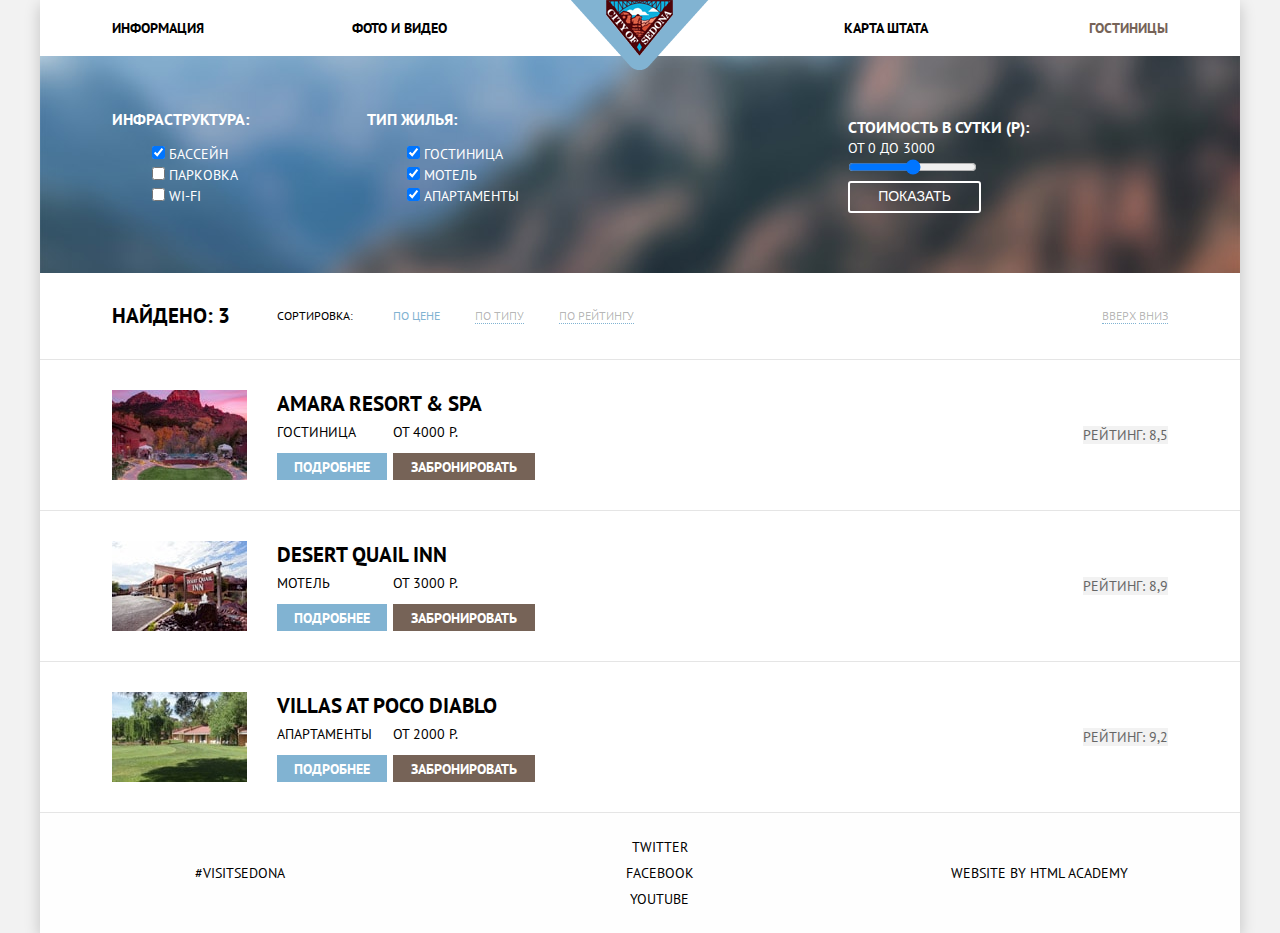
==== hotels.html @ 9aa4fd48 "Sedona Сетки" ====
<!DOCTYPE html>
<html lang="ru">
  <head>
    <meta charset="utf-8">
    <title>HTML Academy: Седона</title>
    <link href="https://fonts.googleapis.com/css?family=PT+Sans:400,700&amp;subset=cyrillic" rel="stylesheet">
    <link rel="stylesheet" href="css/normalize.css">
    <link rel="stylesheet" href="css/style.css">
  </head>
  <body>
    <div class="container">
      <header class="main-header wrapper">
        <nav class="main-nav">
          <ul class="nav-left">
            <li><a href="#">Информация</a></li>
            <li><a href="#">Фото и видео</a></li>
          </ul>
          <ul class="nav-right">
            <li><a href="#">Карта Штата</a></li>
            <li><a class="main-nav-current">Гостиницы</a></li>
          </ul>
        </nav>
        <div class="logo">
          <a class="sedona-logo" href="index.html">
          <img src="img/logo.png" alt="City of Sedona" width="138" height="70">
          </a>
        </div>
      </header>
      <main>
        <h1 class="visually-hidden">Гостиницы в Седоне</h1>
        <section class="filter">
          <h2 class="visually-hidden">Выбор гостиницы</h2>
          <form class="filter-form wrapper" action="https://echo.htmlacademy.ru" method="post">
            <fieldset>
              <legend>Инфраструктура:</legend>
              <ul>
                <li class="filter-option">
                  <input id="filter-pool" type="checkbox" name="pool" checked>
                  <label for="filter-pool">Бассейн</label>
                </li>
                <li class="filter-option">
                  <input id="filter-parking" type="checkbox" name="parking">
                  <label for="filter-parking">Парковка</label>
                </li>
                <li class="filter-option">
                  <input id="filter-wi-fi" type="checkbox" name="wi-fi">
                  <label for="filter-wi-fi">Wi-Fi</label>
                </li>
              </ul>
            </fieldset>
            <fieldset>
              <legend>Тип жилья:</legend>
              <ul>
                <li class="filter-option">
                  <input id="filter-hotel" type="checkbox" name="hotel" checked>
                  <label for="filter-hotel">Гостиница</label>
                </li>
                <li class="filter-option">
                  <input id="filter-motel" type="checkbox" name="motel" checked>
                  <label for="filter-motel">Мотель</label>
                </li>
                <li class="filter-option">
                  <input id="filter-apartments" type="checkbox" name="apartments" checked>
                  <label for="filter-apartments">Апартаменты</label>
                </li>
              </ul>
            </fieldset>
            <fieldset>
              <legend>Стоимость в сутки (р):</legend>
              <label for="price-range">от 0 до 3000</label> <br>
              <input id="price-range" type="range" name="price-range" min="0" max="3000"> <br>
              <button class="button" type="submit">Показать</button>
            </fieldset>
          </form>
        </section>
        <section class="sorting">
          <div class="sorting-bar wrapper">
            <h2 class="visually-hidden">Подбор подходящей гостиницы</h2>
            <div class="sorting-section">
              <p>Найдено: 3</p>
            </div>
            <div class="sorting-section">
              <span>Сортировка:</span>
            </div>
            <div class="sorting-section">
              <ul class="sorting-type">
                <li><a class="sort-active" href="#">по цене</a></li>
                <li><a href="#">по типу</a></li>
                <li><a href="#">по рейтингу</a></li>
              </ul>
            </div>
            <div class="sorting-section">
              <ul class="scrolling">
                <li><a href="#">вверх</a></li>
                <li><a class="scroll-active" href="#">вниз</a></li>
              </ul>
            </div>
          </div>
        </section>
        <section class="sorting-results">
          <h2 class="visually-hidden">Варианты размещения</h2>
          <article class="result">
            <div class="result-item wrapper">
              <div class="result-img">
                <img src="img/amara.jpg" alt="Amara Resort and Spa" width="135" height="90">
              </div>
              <div class="result-hotel">
                <h1><a class="hotel" href="#">Amara Resort &amp; Spa</a></h1>
                <div class="hotel-type">
                  <span>Гостиница</span>
                  <span>от 4000 р.</span>
                </div>
                <div class="hotel-price">
                  <a href="#" class="button info-btn">Подробнее</a>
                  <a href="#" class="button bookit-btn">Забронировать</a>
                </div>
              </div>
              <div class="result-rating">
                <span>Рейтинг: 8,5</span>
              </div>
            </div>
          </article>
          <article class="result">
            <div class="result-item wrapper">
              <div class="result-img">
                <img src="img/desert.jpg" alt="Desert Quail Inn" width="135" height="90">
              </div>
              <div class="result-hotel">
                <h1><a class="hotel" href="#">Desert Quail Inn</a></h1>
                <div class="hotel-type">
                  <span>Мотель</span>
                  <span>от 3000 р.</span>
                </div>
                <div class="hotel-price">
                  <a href="#" class="button info-btn">Подробнее</a>
                  <a href="#" class="button bookit-btn">Забронировать</a>
                </div>
              </div>
              <div class="result-rating">
                <span>Рейтинг: 8,9</span>
              </div>
            </div>
          </article>
          <article class="result">
            <div class="result-item wrapper">
              <div class="result-img">
                <img src="img/villas.jpg" alt="Villas at Poco Diablo" width="135" height="90">
              </div>
              <div class="result-hotel">
                <h1><a class="hotel" href="#">Villas at Poco Diablo</a></h1>
                <div class="hotel-type">
                  <span>Апартаменты</span>
                  <span>от 2000 р.</span>
                </div>
                <div class="hotel-btn">
                  <a href="#" class="button info-btn">Подробнее</a>
                  <a href="#" class="button bookit-btn">Забронировать</a>
                </div>
              </div>
              <div class="result-rating">
                <span>Рейтинг: 9,2</span>
              </div>
            </div>
          </article>
        </section>
      </main>
      <footer class="page-footer">
        <div class="footer-sedona-link">
          <a href="#">#visitsedona</a>
        </div>
        <div class="footer-social">
          <ul>
            <li><a class="social-button" href="#">twitter</a></li>
            <li><a class="social-button" href="#">facebook</a></li>
            <li><a class="social-button" href="#">youtube</a></li>
          </ul>
        </div>
        <div class="footer-copyright">
          <p>website by <a href="https://htmlacademy.ru/intensive/htmlcss">HTML Academy</a></p>
        </div>
      </footer>
    </div>
  </body>
</html>
---- css/style.css ----
*,
*:before,
*:after {
 box-sizing: inherit;
}

html {
 box-sizing: border-box;
}

body {
  font-family: "PT Sans", "Tahoma", sans-serif;
	font-size: 14px;
	line-height: 21px;
	font-weight: 400;
	color: #000000;
  text-transform: uppercase;
	background-color: #f2f2f2;
}

.visually-hidden {
  position: absolute;
  width: 1px;
  height: 1px;
  margin: -1px;
  border: 0;
  padding: 0;
  clip: rect(0 0 0 0);
  overflow: hidden;
}

a {
  text-decoration: none;
}

.container {
	max-width: 1200px;
	min-width: 768px;
	margin: 0 auto;
	background-color: #ffffff;
	box-shadow: 0 5px 15px rgba( 0, 1, 1, 0.2); 
}

.wrapper {
	margin: 0 6%;
}

.main-nav {
	display: flex;
	width: 100%;
	height: 56px;
	margin: 0;
	padding: 0;
	justify-content: space-between;
	align-items: center;
	line-height: 26px;
	font-weight: 700;
}

.nav-left,
.nav-right {
	display: flex;
	width: 45.45%;
	list-style: none;
}

.nav-left {
	padding: 0;
	text-align: left;
	margin-right: auto;
}

.nav-right {
	padding: 0;
	text-align: right;
	margin-left: auto;
}

.main-nav li {
	width: 50%;
}

.main-nav a {
	color: #000000;
}

.main-nav a:hover,
.main-nav a:focus {
	color: #81b3d2;
}

.main-nav a:active {
	color: rgba(0, 0, 0, 0.3)
}

.main-nav .main-nav-current,
.main-nav .main-nav-current:hover {
	color: #766357;
}

.logo {
	position: relative;
	width: 138px;
	margin: 0 auto;
}

.sedona-logo {
	position: absolute;
	top: -56px;
}

.site-intro {
	background-color: #ffffff;
	text-align: center;
	margin-bottom: 55px;
}

.intro-image {
	width: 100%;
	height: 508px;
	margin-bottom: 58px;
	background-image:
		url("../img/welcome.png"),
		url("../img/Shape.png"),
		url("../img/back-photo.jpg");
	background-repeat: no-repeat;
	background-size:
		auto,
		contain,
		cover;
	background-position:
		center,
		bottom,
		50% 20%;
}

.site-intro h3 {
	font-size: 21px;
	font-weight: 700;
}

.site-intro h3,
.site-intro p {
	line-height: 26px;
}

.services {
	display: flex;
	height: 256px;
}

.services-item,
.services-goods,
.hotel-search {
	text-align: center;
}

.services-item h2,
.goods h2 {
	font-size: 21px;
	font-weight: 700;
}

.services-item {
	width: 33.33%;
	background-color: #eeeeee;
}

.services:nth-of-type(-n+4) .services-item {
	color: #ffffff;
	background-color: #81b3d2;
}

.services-goods {
	display: flex;
	height: 330px;
	justify-content: space-around;
	align-items: center;
}

.services-item,
.goods {
	display: flex;
	flex-direction: column;
	justify-content: center;
}

.town-photo,
.bridge-photo {
	width: 66.66%;
	background-color: #81b3d2;
	background-position: center;
	background-size: cover;
}

.town-photo {
	background-image: url("../img/town.jpg");
}

.bridge-photo {
	background-image: url("../img/bridge.jpg")
}

.hotel-search {
	margin-top: 50px;
}

.hotel-search h3 {
	font-size: 30px;
	line-height: 36px;
	font-weight: 700;
	margin-bottom: 25px;
}

.hotel-search p {
	line-height: 24px;
	margin-bottom: 50px;
}

.button {
	color: #ffffff;
	font-weight: 700;
}

.hotel-search .button {
	display: inline-block;
	width: 568px;
	height: 86px;
	margin: 0 auto;
	padding: 31px 0;
	font-size: 21px;
	line-height: 26px;
	background-color: #766357;
}

.hotel-search .button:hover,
.hotel-search .button:focus {
	background-color: #604e43;
}

.hotel-search .button:active {
	background-color: #503e33;
	color: rgba(255, 255, 255, 0.3);
}

.modal-search {
	position: relative;
	width: 568px;
	margin: 0 auto;
}

.search-form {
	position: absolute;
	top: 0;
	width: inherit;
	height: 395px;
	padding: 55px;
	line-height: 26px;
	font-weight: 700;
	background-color: #ffffff;
	box-shadow: 0 7px 15px rgba( 0, 1, 1, 0.15);
}

.search-form p {
	margin: 0;
}

.search-form input {
	font: inherit;
	height: 38px;
	margin: 0;
	padding: 12px;
	font-weight: inherit;
	text-transform: inherit;
	background-color: #f2f2f2;
	border: none;
	outline: none;
}

.search-form input:hover {
	background-color: #ebebeb;
}

.search-form input:focus {
	background-color: #ffffff;
	box-shadow: inset 0 0 0 2px #e5e5e5;
}

.search-form input[type="text"] {
	width: 346px;
	margin-bottom: 30px;
}

.search-form input[type="number"] {
	text-align: center;
	width: 114px;
	margin-bottom: 58px;
}

.search-form .button {
	display: inline-block;
	width: 458px;
	height: 58px;
	font-size: 21px;
	line-height: inherit;
	text-transform: inherit;
	background-color: #81b3d2;
	border: none;
}

.search-form .button:hover,
.search-form .button:focus {
	background-color: #669ec0;
}

.search-form .button:active {
	color: rgba(255, 255, 255, 0.3);
	background-color: #5496bd;
}

.hotels-map {
	width: 100%;
	height: 593px;
	margin-bottom: -120px;
	background-image: url("../img/map.jpg");
	background-repeat: no-repeat;
	background-position: 50% 100%;
}

.filter {
	color: #ffffff;
	background-color: #81b3d2;
	background-image: url("../img/filter-background.jpg");
	background-repeat: no-repeat;
	background-position: 50% 15%;
	background-size: cover;
}

.filter-form {
	height: 217px;
	display: flex;
	align-items: center;
}

.filter fieldset {
	width: 255px;
	border: none;
	margin: 0;
	padding: 0;
}

.filter fieldset:last-child {
	width: 320px;
	margin-left: auto;
}

.filter legend {
	font-size: 16px;
	font-weight: 700;
}

.filter ul {
	list-style: none;
}

.filter .button {
	width: 133px;
	height: 32px;
	font-weight: 400;
	line-height: inherit;
	text-transform: inherit;
	background-color: transparent;
	border: 2px solid #ffffff;
	border-radius: 3px;
}

.filter .button:hover,
.filter .button:focus {
	color: #000000;
	background-color: #ffffff;
}

.sorting,
.result {
	border-bottom: 1px solid #e5e5e5;
}

.sorting-bar {
	display: flex;
	height: 86px;
	justify-content: space-between;
	align-items: center;
}

.sorting-section {
	font-size: 12px;
	line-height: 18px;
}

.sorting-section:last-child {
	margin-left: auto;
	
}

.sorting-section p {
	font-size: 21px;
	line-height: 26px;
	font-weight: 700;
	margin-right: 47px;
}

.sorting-section ul {
	list-style: none;
}

.sorting-section a {
	color: rgba(0, 0, 0, 0.3);
	border-bottom: 1px dotted #81b3d2;
}

.sorting-section a:hover,
.sorting-section a:focus {
	color: #81b3d2;
}

.sorting-section a:active {
	color: #000000;
}

.sorting-section .sort-active {
	color: #81b3d2;
	border: none;
}

.sorting-type li {
	display: inline-block;
	margin-right: 32px;
}

.scrolling li {
	display: inline-block;
}

.result-item {
	display: flex;
	height: 150px;
	justify-content: space-between;
	align-items: center;
}

.result-item .button {
	display: inline-block;
	height: 27px;
	padding: 4px 0;
	text-align: center;
}

.result-img {
	width: 135px;
	height: 90px;
	margin-right: 30px;
}

.result-hotel {
	display: flex;
	width: 258px;
	height: 90px;
	flex-direction: column;
	justify-content: space-between;
}

.result-hotel h1 {
	margin: 0;
}

.result-hotel .hotel {
	color: #000000;
	font-size: 21px;
	line-height: 26px;
}

.result-hotel .hotel:hover,
.result-hotel .hotel:focus {
	color: #81b3d2;
}

.result-hotel .hotel:active {
	color: rgba(0, 0, 0, 0.3);
}

.hotel-type span {
	display: inline-block;
	height: 27px;
}

.hotel-type span:first-child {
	width: 110px;
	margin-right: 2px;
}

.info-btn {
	width: 110px;
	margin-right: 2px;
	background-color: #81b3d2;
}

.info-btn:hover,
.info-btn:focus {
	background-color: #669ec0;
}

.info-btn:active {
	color: rgba(255, 255, 255, 0.3);
	background-color: #5496bd;
}

.bookit-btn {
	width: 142px;
	background-color: #766357;
}

.bookit-btn:hover,
.bookit-btn:focus {
	background-color: #604e43;
}

.bookit-btn:active {
	color: rgba(255, 255, 255, 0.3);
	background-color: #503e33;
}

.result-rating {
	text-align: center;
	margin-left: auto;
}

.result-rating span {
	color: #666666;
	background-color: #f2f2f2;
}

.page-footer {
	display: flex;
	min-height: 120px;
	align-items: center;
	text-align: center;
	background-color: rgba(254, 254, 254, 0.9);
}

.page-footer div {
	width: 33.33%;
}

.page-footer a {
	color: #000000;
	line-height: 26px;
}

.visitsedona-link {
	font-size: 21px;
	font-weight: 700;
}

.footer-social ul {
  list-style: none;
}
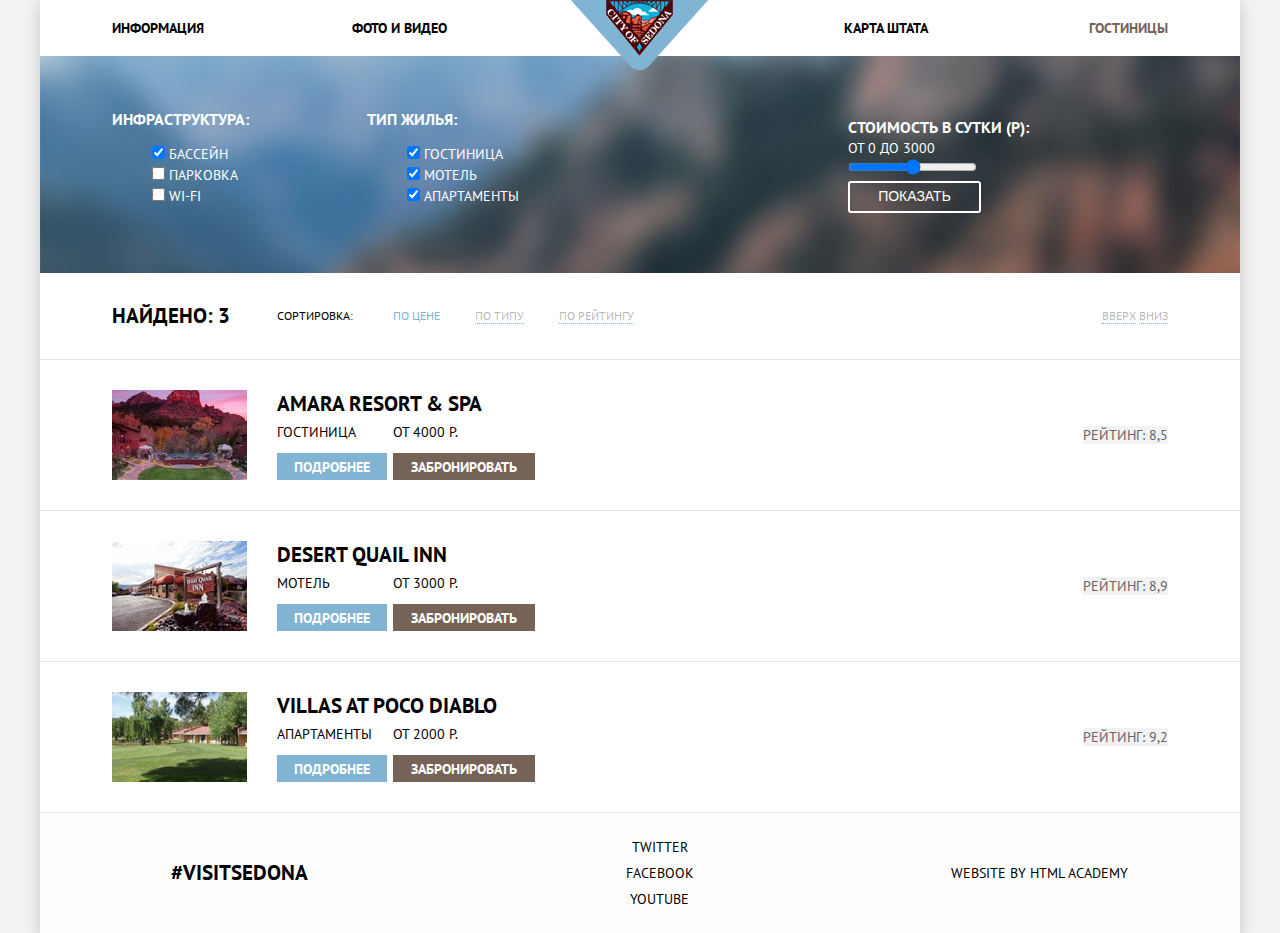
==== commit b6e09444: "Отступы и футер" ====
--- a/hotels.html
+++ b/hotels.html
@@ -165,7 +165,7 @@
         </section>
       </main>
       <footer class="page-footer">
-        <div class="footer-sedona-link">
+        <div class="visitsedona-link">
           <a href="#">#visitsedona</a>
         </div>
         <div class="footer-social">
@@ -176,7 +176,9 @@
           </ul>
         </div>
         <div class="footer-copyright">
-          <p>website by <a href="https://htmlacademy.ru/intensive/htmlcss">HTML Academy</a></p>
+          <p>website by
+            <a href="https://htmlacademy.ru/intensive/htmlcss">HTML Academy</a>
+          </p>
         </div>
       </footer>
     </div>
--- a/css/style.css
+++ b/css/style.css
@@ -171,6 +171,19 @@
 	background-color: #81b3d2;
 }
 
+.services:nth-of-type(-n+4) .services-item p {
+	padding: 0 12.25%;
+}
+
+.services-item h2 {
+	padding: 0 31.125%;
+}
+
+.services-item p,
+.services-goods p {
+	padding: 0 15%;
+}
+
 .services-goods {
 	display: flex;
 	height: 330px;
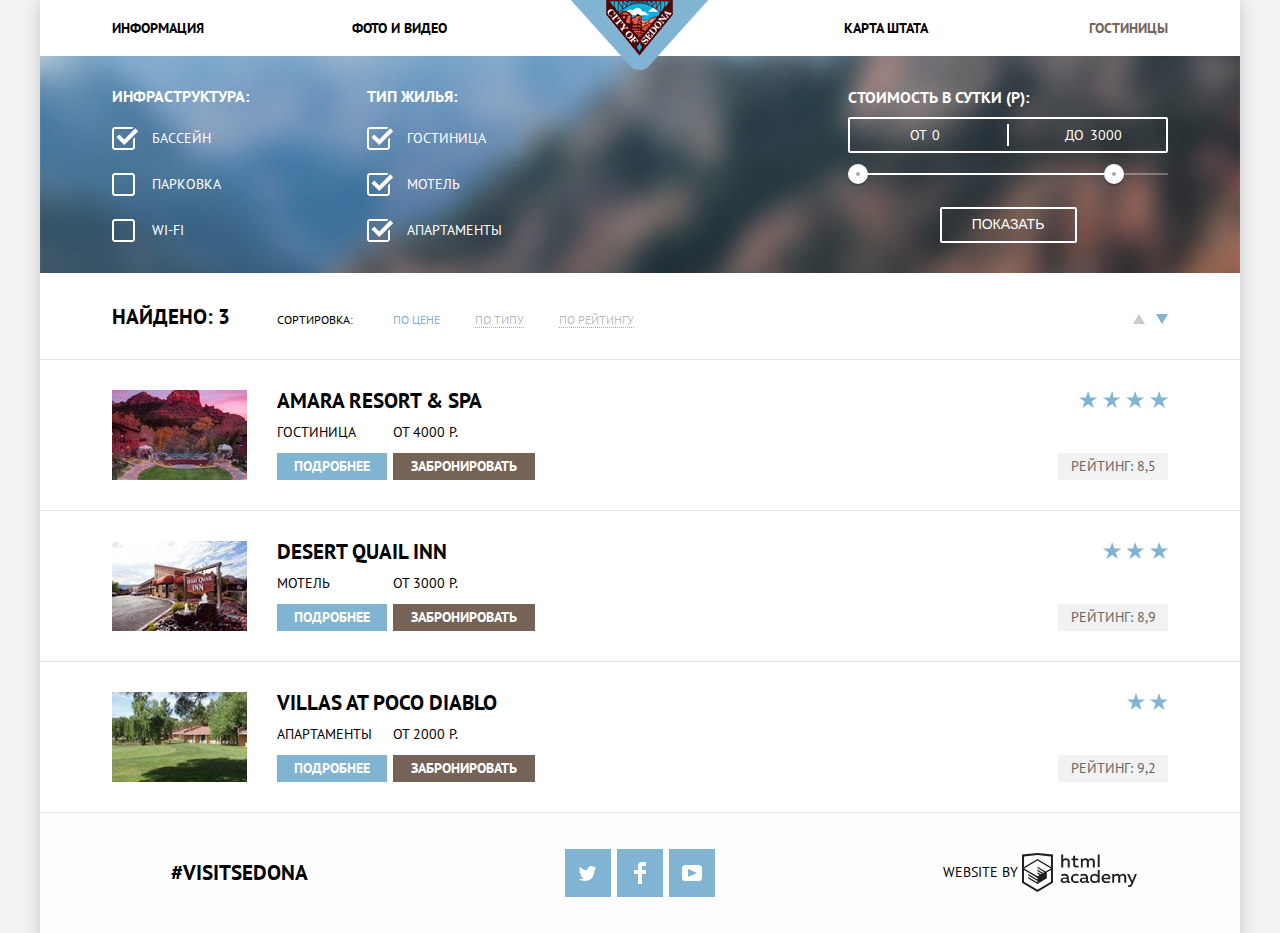
==== commit b7dda01e: "Декоративные элементы" ====
--- a/hotels.html
+++ b/hotels.html
@@ -65,12 +65,21 @@
                 </li>
               </ul>
             </fieldset>
-            <fieldset>
-              <legend>Стоимость в сутки (р):</legend>
-              <label for="price-range">от 0 до 3000</label> <br>
-              <input id="price-range" type="range" name="price-range" min="0" max="3000"> <br>
+            <div class="filter-range">
+              <div class="filter-range-title">Стоимость в сутки (р):</div>
+              <div class="price-controls">
+                <label class="min-price">от <input type="text" name="min-price" value="0"></label>
+                <label class="max-price">до <input type="text" name="max-price" value="3000"></label>
+              </div>
+              <div class="range-controls">
+                <div class="scale">
+                  <div class="bar"></div>
+                </div>
+                <div class="range-toggle range-toggle-min"></div>
+                <div class="range-toggle range-toggle-max"></div>
+              </div>
               <button class="button" type="submit">Показать</button>
-            </fieldset>
+            </div>
           </form>
         </section>
         <section class="sorting">
@@ -90,9 +99,9 @@
               </ul>
             </div>
             <div class="sorting-section">
-              <ul class="scrolling">
-                <li><a href="#">вверх</a></li>
-                <li><a class="scroll-active" href="#">вниз</a></li>
+              <ul class="arrows">
+                <li><a class="arrow arrow-up" href="#"><span class="visually-hidden">вверх</span></a></li>
+                <li><a class="arrow arrow-down active" href="#"><span class="visually-hidden">вниз</span></a></li>
               </ul>
             </div>
           </div>
@@ -116,6 +125,7 @@
                 </div>
               </div>
               <div class="result-rating">
+                <div class="star-4"></div>
                 <span>Рейтинг: 8,5</span>
               </div>
             </div>
@@ -137,6 +147,7 @@
                 </div>
               </div>
               <div class="result-rating">
+                <div class="star-3"></div>
                 <span>Рейтинг: 8,9</span>
               </div>
             </div>
@@ -152,12 +163,13 @@
                   <span>Апартаменты</span>
                   <span>от 2000 р.</span>
                 </div>
-                <div class="hotel-btn">
+                <div class="hotel-price">
                   <a href="#" class="button info-btn">Подробнее</a>
                   <a href="#" class="button bookit-btn">Забронировать</a>
                 </div>
               </div>
               <div class="result-rating">
+                <div class="star-2"></div>
                 <span>Рейтинг: 9,2</span>
               </div>
             </div>
@@ -170,14 +182,36 @@
         </div>
         <div class="footer-social">
           <ul>
-            <li><a class="social-button" href="#">twitter</a></li>
-            <li><a class="social-button" href="#">facebook</a></li>
-            <li><a class="social-button" href="#">youtube</a></li>
+            <li>
+              <a class="social-button" href="#">
+                <span class="visually-hidden">twitter</span>
+                <svg xmlns="http://www.w3.org/2000/svg" xmlns:xlink="http://www.w3.org/1999/xlink" width="17" height="15" viewBox="0 0 17 15">
+                  <path fill="#fff" d="M10.95.144c1.685-.496 2.984.27 3.577 1.179.673-.231 1.331-.481 2.011-.708a2.345 2.345 0 0 1-.857 1.768c.685.17 1.304-.491 1.304-.491-.169 1-1.006 1.788-1.563 2.024-.231 6.75-3.175 11.217-10.077 11.082h-.446c-.41 0-4.164-.46-4.898-1.887 2.271.196 3.893-.422 4.693-1.177-.96-.3-2.679-.477-2.979-2.95.349.106.564.228 1.19.119C1.705 8.247.374 7.53.448 5.33c.285.328 1.067.536 1.34.472C1.085 5.561-.182 2.442.894.85c1.818 1.854 3.735 3.606 7.152 3.773C8.254 2.33 9.183.793 10.95.144z"/>
+                </svg>
+              </a>
+            </li>
+            <li>
+              <a class="social-button" href="#">
+                <span class="visually-hidden">facebook</span>
+                <svg xmlns="http://www.w3.org/2000/svg" width="12" height="22" viewBox="0 0 12 22">
+                  <path fill="#fff" d="M12 4V0H8a4 4 0 0 0-4 4v4H0v4h4v10h4V12h4V8H8V4h4z"/>
+                </svg>
+              </a>
+            </li>
+            <li>
+              <a class="social-button" href="#">
+                <span class="visually-hidden">youtube</span>
+                <svg xmlns="http://www.w3.org/2000/svg" xmlns:xlink="http://www.w3.org/1999/xlink" width="20" height="16" viewBox="0 0 20 16">
+                  <path fill="#FFF" d="M17 0H3C1.35 0 0 1.35 0 3v10c0 1.65 1.35 3 3 3h14c1.65 0 3-1.35 3-3V3c0-1.65-1.35-3-3-3zM6.027 11.998V4.002L15.014 8l-8.987 3.998z"/>
+                </svg>
+              </a>
+            </li>
           </ul>
         </div>
         <div class="footer-copyright">
-          <p>website by
-            <a href="https://htmlacademy.ru/intensive/htmlcss">HTML Academy</a>
+          <p>
+            website by
+            <a href="https://htmlacademy.ru/intensive/htmlcss"><span class="visually-hidden">HTML Academy</span></a>
           </p>
         </div>
       </footer>
--- a/css/style.css
+++ b/css/style.css
@@ -112,7 +112,7 @@
 .site-intro {
 	background-color: #ffffff;
 	text-align: center;
-	margin-bottom: 55px;
+	margin-bottom: 50px;
 }
 
 .intro-image {
@@ -137,6 +137,7 @@
 .site-intro h3 {
 	font-size: 21px;
 	font-weight: 700;
+	margin-bottom: 30px;
 }
 
 .site-intro h3,
@@ -159,10 +160,19 @@
 .goods h2 {
 	font-size: 21px;
 	font-weight: 700;
+	margin: 0;
+}
+
+.services-item,
+.goods {
+	width: 33.33%;
+	display: flex;
+	flex-direction: column;
+	justify-content: space-around;
 }
 
 .services-item {
-	width: 33.33%;
+	padding: 40px 0;
 	background-color: #eeeeee;
 }
 
@@ -176,26 +186,47 @@
 }
 
 .services-item h2 {
-	padding: 0 31.125%;
-}
-
-.services-item p,
-.services-goods p {
-	padding: 0 15%;
-}
-
+	display: inline-block;
+	width: 151px;
+	margin: 0 auto;
+}
+
+.services-item p {
+  padding: 0 15%;
+  margin: 0;
+}
 .services-goods {
 	display: flex;
 	height: 330px;
 	justify-content: space-around;
-	align-items: center;
-}
-
-.services-item,
+}
+
 .goods {
-	display: flex;
-	flex-direction: column;
-	justify-content: center;
+	padding-top: 45px;
+	padding-bottom: 60px;
+}
+
+.goods p {
+	padding: 0 14.2%;
+	margin: 0;
+}
+
+.icon {
+	height: 76px;
+	background-repeat: no-repeat;
+	background-position: center bottom;
+}
+
+.goods:nth-child(1) .icon {
+	background-image: url("../img/icon-1.svg");
+}
+
+.goods:nth-child(2) .icon {
+	background-image: url("../img/icon-2.svg");
+}
+
+.goods:nth-child(3) .icon {
+	background-image: url("../img/icon-3.svg");
 }
 
 .town-photo,
@@ -275,14 +306,19 @@
 }
 
 .search-form p {
+	display: flex;
+	position: relative;
+	justify-content: space-between;
+	align-items: baseline;
 	margin: 0;
 }
 
 .search-form input {
-	font: inherit;
+	display: inline-block;
 	height: 38px;
 	margin: 0;
 	padding: 12px;
+	font: inherit;
 	font-weight: inherit;
 	text-transform: inherit;
 	background-color: #f2f2f2;
@@ -290,24 +326,113 @@
 	outline: none;
 }
 
-.search-form input:hover {
+.search-form .date-field:hover {
 	background-color: #ebebeb;
 }
 
-.search-form input:focus {
+.search-form .date-field:focus {
 	background-color: #ffffff;
 	box-shadow: inset 0 0 0 2px #e5e5e5;
 }
 
-.search-form input[type="text"] {
+.search-form .date-field {
 	width: 346px;
 	margin-bottom: 30px;
 }
 
-.search-form input[type="number"] {
-	text-align: center;
+.search-form .date-icon {
+	display: block;
+	position: absolute;
+	top: 8px;
+	right: 9px;
+}
+
+.date-icon button,
+.amount button {
+	border: none;
+	outline: none;
+	background-color: transparent;
+	background-repeat: no-repeat;
+	background-position: center;
+}
+
+.date-icon button {
+	width: 21px;
+	height: 22px;
+	background-image: url("../img/calendar.svg");
+}
+
+.date-icon button:hover,
+.date-icon button:focus {
+	background-image: url("../img/calendar-hover.svg")
+}
+
+.date-icon button:active {
+	background-image: url("../img/calendar-active.svg")
+}
+
+.search-form .amount {
+	display: flex;
+	position: relative;
+	justify-content: space-between;
+	align-items: baseline;
+}
+
+.search-form .adults {
+	width: 227px;
+	float: left;
+}
+
+.search-form .children {
+	width: 180px;
+	float: right;
+}
+
+.search-form .amount-field {
 	width: 114px;
 	margin-bottom: 58px;
+	text-align: center;
+}
+
+.amount button {
+	background-color: #a9a9a9;
+	width: 38px;
+	height: 38px;
+}
+
+.amount button:hover,
+.amount button:focus {
+	background-color: #000000;
+}
+
+.amount button:active {
+	background-color: #81b3d2;
+}
+
+.minus-icon,
+.plus-icon {
+	display: block;
+	position: absolute;
+}
+
+.minus-icon {
+	top: 0;
+	right: 76px;
+}
+
+.plus-icon {
+	top: 0;
+	right: 0;
+}
+
+.minus-icon button {
+	background-image: url("../img/minus.png");
+	background-position: center;
+}
+
+.plus-icon button {
+	background-image: url("../img/plus.png");
+	background-position: center;
 }
 
 .search-form .button {
@@ -355,40 +480,181 @@
 	align-items: center;
 }
 
-.filter fieldset {
+.filter-form fieldset {
 	width: 255px;
+	height: 157px;
 	border: none;
 	margin: 0;
 	padding: 0;
 }
 
-.filter fieldset:last-child {
+.filter-form legend {
+	font-size: 16px;
+	font-weight: 700;
+	margin-bottom: 20px;
+}
+
+.filter-form ul {
+	display: flex;
+	width: 110px;
+	height: 114px;
+	margin: 0;
+	flex-wrap: wrap;
+	justify-content: flex-start;
+	align-content: space-between;
+	list-style: none;
+}
+
+.filter-form .filter-option {
+	display: inline-block;
+	position: relative;
+}
+
+.filter-option label {
+	vertical-align: middle;
+}
+
+.filter-form input[type="checkbox"] {
+	display: none;
+}
+
+.filter-form input[type="checkbox"] + label::before {
+	content: "";
+	display: inline-block;
+	position: absolute;
+	left: -40px;
+	top: 0;
+	width: 27px;
+	height: 23px;
+	background-image: url("../img/checkbox-off.svg");
+	background-repeat: no-repeat;
+}
+
+.filter-form input[type="checkbox"]:disabled + label::before {
+	background-image: url("../img/checkbox-off-disabled.svg");
+}
+
+.filter-form input[type="checkbox"]:checked + label::before {
+	background-image: url("../img/checkbox-on.svg");
+}
+
+.filter-form input[type="checkbox"]:checked:disabled + label::before {
+	background-image: url("../img/checkbox-on-disabled.svg");
+}
+
+.filter-form .filter-range {
 	width: 320px;
 	margin-left: auto;
-}
-
-.filter legend {
+	box-sizing: content-box;
+}
+
+.filter-range-title {
+	margin-bottom: 9px;
+	font-weight: 700;
 	font-size: 16px;
-	font-weight: 700;
-}
-
-.filter ul {
-	list-style: none;
-}
-
-.filter .button {
+	line-height: 21px;
+}
+
+.price-controls {
+	position: relative;
+	height: 32px;
+	margin-bottom: 20px;
+	font-size: 0;
+	border: 2px solid #ffffff;
+	border-radius: 2px;
+}
+
+.price-controls::after {
+	content: "";
+	position: absolute;
+	top: 50%;
+	left: 50%;
+	width: 2px;
+	height: 22px;
+	background: #ffffff;
+	transform: translate(-50%, -50%);
+}
+
+.price-controls label {
+	display: inline-block;
+	font-size: 14px;
+	line-height: 30px;
+	vertical-align: top;
+	cursor: pointer;
+}
+
+.price-controls .min-price,
+.price-controls .max-price {
+	width: 95px;
+	padding-left: 60px;
+}
+
+.price-controls input {
+	width: 50px;
+	margin: 0;
+	color: inherit;
+	font: inherit;
+	background: none;
+	border: none;
+	outline: none;
+}
+
+.range-controls {
+	position: relative;
+	margin-bottom: 32px;
+}
+
+.range-controls .scale {
+	height: 2px;
+	background-color: rgba(255, 255, 255, 0.3);
+}
+
+.range-controls .bar {
+	width: 80%;
+	height: 2px;
+	background-color: #ffffff;
+}
+
+.range-toggle {
+	position: absolute;
+	top: -9px;
+	width: 4px;
+	height: 4px;
+	background-color: #ababab;
+	border: 8px solid #ffffff;
+	border-radius: 50%;
+	box-shadow: 0 2px 1px 0 rgba(0, 1, 1, 0.2);
+	cursor: pointer;
+}
+
+.range-toggle:hover {
+	transform: scale(1.1);
+}
+
+.range-toggle-min {
+	left: 0;
+}
+
+.range-toggle-max {
+	left: 80%;
+}
+
+.filter-form .button {
+	display: block;
 	width: 133px;
 	height: 32px;
+	margin: 0 auto;
+	padding: 0;
 	font-weight: 400;
 	line-height: inherit;
 	text-transform: inherit;
 	background-color: transparent;
 	border: 2px solid #ffffff;
-	border-radius: 3px;
-}
-
-.filter .button:hover,
-.filter .button:focus {
+	border-radius: 2px;
+}
+
+.filter-form .button:hover,
+.filter-form .button:focus {
 	color: #000000;
 	background-color: #ffffff;
 }
@@ -401,8 +667,9 @@
 .sorting-bar {
 	display: flex;
 	height: 86px;
+	padding: 26px 0;
 	justify-content: space-between;
-	align-items: center;
+	align-items: baseline;
 }
 
 .sorting-section {
@@ -412,23 +679,18 @@
 
 .sorting-section:last-child {
 	margin-left: auto;
-	
 }
 
 .sorting-section p {
 	font-size: 21px;
 	line-height: 26px;
 	font-weight: 700;
+	margin: 0;
 	margin-right: 47px;
 }
 
 .sorting-section ul {
 	list-style: none;
-}
-
-.sorting-section a {
-	color: rgba(0, 0, 0, 0.3);
-	border-bottom: 1px dotted #81b3d2;
 }
 
 .sorting-section a:hover,
@@ -450,8 +712,57 @@
 	margin-right: 32px;
 }
 
-.scrolling li {
-	display: inline-block;
+.sorting-type a {
+	color: rgba(0, 0, 0, 0.3);
+	border-bottom: 1px dotted #81b3d2;
+	vertical-align: bottom;
+}
+
+.arrows {
+	width: 35px;
+	padding: 0;
+	display: flex;
+	justify-content: space-between;
+}
+
+.arrow::before {
+	content: "";
+  display: inline-block;
+  border: 10px solid #cacaca;
+  border-right-width: 6px;
+  border-left-width: 6px;
+  border-right-color: transparent;
+  border-left-color: transparent;
+}
+
+.arrow-up::before {
+  border-top-width: 0;
+}
+
+.arrow-up:hover::before,
+.arrow-up:focus::before {
+  border-bottom-color: #231f20;
+}
+
+.arrow-up:active::before {
+	border-bottom-color: #81b3d2;
+}
+
+.arrow-down::before {
+  border-bottom-width: 0;
+}
+
+.arrow-down:hover::before,
+.arrow-down:focus::before{
+	border-top-color: #231f20;
+}
+
+.arrow-up:active::before {
+	border-top-color: #81b3d2;
+}
+
+.arrow-down.active:before {
+	border-top-color: #81b3d2;
 }
 
 .result-item {
@@ -464,7 +775,7 @@
 .result-item .button {
 	display: inline-block;
 	height: 27px;
-	padding: 4px 0;
+	padding: 3px 0;
 	text-align: center;
 }
 
@@ -484,26 +795,25 @@
 
 .result-hotel h1 {
 	margin: 0;
-}
-
-.result-hotel .hotel {
+	font-size: 21px;
+}
+
+.hotel {
 	color: #000000;
-	font-size: 21px;
-	line-height: 26px;
-}
-
-.result-hotel .hotel:hover,
-.result-hotel .hotel:focus {
+}
+
+.hotel:hover,
+.hotel:focus {
 	color: #81b3d2;
 }
 
-.result-hotel .hotel:active {
+.hotel:active {
 	color: rgba(0, 0, 0, 0.3);
 }
 
 .hotel-type span {
 	display: inline-block;
-	height: 27px;
+	vertical-align: top;
 }
 
 .hotel-type span:first-child {
@@ -529,6 +839,7 @@
 
 .bookit-btn {
 	width: 142px;
+	color: #ffffff;
 	background-color: #766357;
 }
 
@@ -547,7 +858,37 @@
 	margin-left: auto;
 }
 
+.result-rating {
+	height: 90px;
+	display: flex;
+	flex-direction: column;
+	justify-content: space-between;
+}
+
+[class*="star"] {
+	height: 18px;
+	align-self: flex-end;
+	background-image: url("../img/star.svg");
+	background-position: center left;
+	background-repeat: space;
+}
+
+.star-4 {
+	width: 89px;
+}
+
+.star-3 {
+	width: 65px;
+}
+
+.star-2 {
+	width: 41px;
+}
+
 .result-rating span {
+	width: 110px;
+	height: 27px;
+	padding: 3px 0;
 	color: #666666;
 	background-color: #f2f2f2;
 }
@@ -575,5 +916,50 @@
 }
 
 .footer-social ul {
+	display: flex;
+	width: 150px;
+	justify-content: space-between;
+	margin: 0 auto;
+	padding: 0;
   list-style: none;
+}
+
+.social-button {
+	display: flex;
+  align-items: center;
+  justify-content: center;
+	width: 46px;
+	height: 48px;
+	background-color: #81b3d2;
+}
+
+.social-button:hover,
+.social-button:focus {
+	background-color: #669ec0;
+}
+
+.social-button:active {
+	background-color: #5496bd;
+}
+
+.social-button:active path {
+	opacity: 0.3;
+}
+
+.footer-copyright a {
+	display: inline-block;
+	width: 115px;
+	height: 41px;
+	vertical-align: middle;
+	background-image: url("../img/logo-htmlacademy.svg");
+	background-repeat: no-repeat;
+}
+
+.footer-copyright a:hover,
+.footer-copyright a:focus {
+	background-image: url("../img/logo-htmlacademy-hover.svg");
+}
+
+.footer-copyright a:active {
+	background-image: url("../img/logo-htmlacademy-active.svg");
 }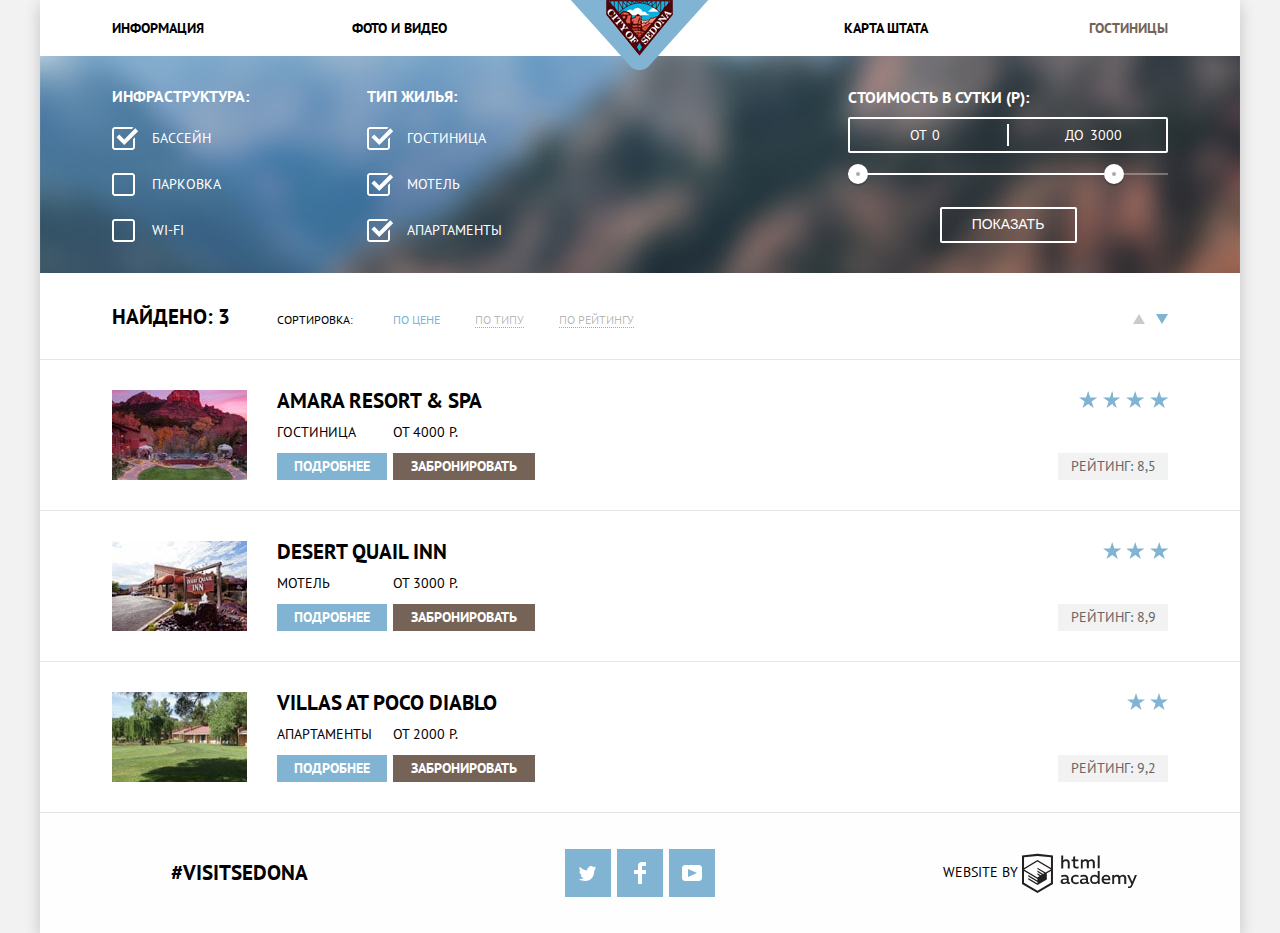
==== commit 104738cc: "Поправил иконки" ====
--- a/hotels.html
+++ b/hotels.html
@@ -211,7 +211,12 @@
         <div class="footer-copyright">
           <p>
             website by
-            <a href="https://htmlacademy.ru/intensive/htmlcss"><span class="visually-hidden">HTML Academy</span></a>
+            <a href="https://htmlacademy.ru/intensive/htmlcss">
+              <span class="visually-hidden">HTML Academy</span>
+              <svg width="115" height="41" xmlns="http://www.w3.org/2000/svg" viewBox="0 0 108.08 36.85">
+                <path d="M44.61,26.88a2,2,0,0,0,.55-0.1v1.33a3.25,3.25,0,0,1-1.18.21,1.67,1.67,0,0,1-1.67-1,4.84,4.84,0,0,1-3.14,1.08c-1.51,0-2.91-.83-2.91-2.55,0-2.13,2-2.79,3.71-2.79a11.08,11.08,0,0,1,2.17.25v-0.3c0-1-.76-1.77-2.19-1.77a7.42,7.42,0,0,0-3,.64v-1.7a10.21,10.21,0,0,1,3.19-.55c2.36,0,3.81,1.12,3.81,3.65v3a0.54,0.54,0,0,0,.49.59h0.17Zm-6.44-1.13A1.35,1.35,0,0,0,39.63,27h0.11a3.39,3.39,0,0,0,2.41-1V24.58a9.72,9.72,0,0,0-1.81-.21c-1,0-2.16.33-2.16,1.38h0Zm12.36-6.11a5,5,0,0,1,2.57.64V22a4.08,4.08,0,0,0-2.3-.7,2.75,2.75,0,1,0,0,5.49,5,5,0,0,0,2.43-.64v1.71a6.27,6.27,0,0,1-2.76.57A4.21,4.21,0,0,1,46,24.51q0-.21,0-0.41a4.32,4.32,0,0,1,4.18-4.46h0.38Zm12.17,7.24a2,2,0,0,0,.55-0.1v1.33a3.25,3.25,0,0,1-1.18.21,1.67,1.67,0,0,1-1.67-1,4.84,4.84,0,0,1-3.14,1.08c-1.51,0-2.91-.83-2.91-2.55,0-2.13,2-2.79,3.71-2.79a11.08,11.08,0,0,1,2.17.25v-0.3c0-1-.76-1.77-2.19-1.77a7.42,7.42,0,0,0-3,.64v-1.7a10.21,10.21,0,0,1,3.19-.55c2.36,0,3.81,1.12,3.81,3.65v3a0.54,0.54,0,0,0,.49.59h0.17Zm-6.44-1.13A1.35,1.35,0,0,0,57.73,27h0.11a3.39,3.39,0,0,0,2.41-1V24.58a9.72,9.72,0,0,0-1.81-.21c-1.06,0-2.16.33-2.16,1.38h0ZM73,16V28.2H71.35V26.88a3.88,3.88,0,0,1-3.19,1.54,4.4,4.4,0,0,1,0-8.78,3.81,3.81,0,0,1,3,1.3V16H73Zm-4.53,5.22a2.76,2.76,0,1,0,0,5.52A2.86,2.86,0,0,0,71.15,25V23A2.91,2.91,0,0,0,68.49,21.27ZM79,19.64c3.31,0,4.46,2.68,3.92,5.09H76.7c0.21,1.5,1.67,2.11,3.19,2.11a6.11,6.11,0,0,0,2.64-.59v1.6a7.14,7.14,0,0,1-3,.57C77,28.42,74.78,27,74.78,24a4.18,4.18,0,0,1,4-4.39H79Zm0.09,1.54a2.28,2.28,0,0,0-2.44,2.1v0.06H81.3A2,2,0,0,0,79.13,21.18Zm5.73,7V19.87h1.65v1a3.81,3.81,0,0,1,2.78-1.27A2.86,2.86,0,0,1,91.89,21a4.12,4.12,0,0,1,2.91-1.33A3.06,3.06,0,0,1,98,23V28.2h-1.9V23.05a1.59,1.59,0,0,0-1.42-1.75H94.42a2.8,2.8,0,0,0-2.07,1.12V28.2h-1.9V23.05A1.59,1.59,0,0,0,89,21.31H88.8a3,3,0,0,0-2.21,1.29v5.63H84.86Zm21.31-8.33h1.9l-3.91,9.46c-0.9,2.17-2.09,2.86-3.35,2.86a4.76,4.76,0,0,1-1.1-.14V30.46a2.86,2.86,0,0,0,.85.12c0.9,0,1.58-.64,2.07-1.9l0.17-.42-4-8.4h2l2.86,6.29ZM38.73,1.46V6.22a3.81,3.81,0,0,1,2.7-1.14,3.25,3.25,0,0,1,3.44,3.4v5.15H43V8.72a1.81,1.81,0,0,0-1.61-2h-0.3a2.93,2.93,0,0,0-2.32,1.39v5.52h-1.9V1.46h1.9ZM49.94,2.31v3h3V6.91h-3v3.81c0,1.1.5,1.46,1.58,1.46a4.49,4.49,0,0,0,1.69-.33v1.6A6.8,6.8,0,0,1,51,13.8a2.55,2.55,0,0,1-2.86-2.74V6.89H46.58V5.26h1.5V2.74Zm5.4,11.31V5.28H57v1A3.81,3.81,0,0,1,59.77,5a2.86,2.86,0,0,1,2.6,1.33A4.12,4.12,0,0,1,65.28,5,3.06,3.06,0,0,1,68.44,8.4v5.21h-1.9V8.46a1.59,1.59,0,0,0-1.42-1.75H64.89a2.8,2.8,0,0,0-2.07,1.12v5.78h-1.9V8.46A1.59,1.59,0,0,0,59.5,6.71H59.27A3,3,0,0,0,57.06,8v5.63H55.34ZM71.17,1.45H73V13.6H71.17V1.45ZM14.71,0H14.55L0,1.54V28.21l14.55,8.66,14.55-8.66V1.54Zm12.5,27.1L14.55,34.64,1.9,27.12V16.18l12.59,7.5V25L5.86,19.9v1.31l8.68,5.21v1.39L5.87,22.65V24l8.68,5.21,8.75-5.24V18.31L27.2,16V27.12Zm0-12.53-3.48,2-1.6,1L14.51,13v1.31L21,18.23H21l-0.14.09-1,.54-5.37-3.2V17l4.24,2.52-1,.67-3.2-1.9v1.31l2.1,1.24L14.5,22.1,2,14.65,14.51,7.11Zm0-1.32L14.49,5.76,1.91,13.25v-10L14.56,1.92,27.21,3.25v10h0Z" transform="translate(0 -0.02)" fill="#231f20"/>
+              </svg>
+            </a>
           </p>
         </div>
       </footer>
--- a/css/style.css
+++ b/css/style.css
@@ -338,16 +338,19 @@
 .search-form .date-field {
 	width: 346px;
 	margin-bottom: 30px;
+	padding-right: 40px;
 }
 
 .search-form .date-icon {
-	display: block;
+	display: inline-block;
 	position: absolute;
-	top: 8px;
-	right: 9px;
-}
-
-.date-icon button,
+	top: 7px;
+	right: 15px;
+	width: 21px;
+	height: 22px;
+}
+
+.date-icon ,
 .amount button {
 	border: none;
 	outline: none;
@@ -356,19 +359,13 @@
 	background-position: center;
 }
 
-.date-icon button {
-	width: 21px;
-	height: 22px;
-	background-image: url("../img/calendar.svg");
-}
-
-.date-icon button:hover,
-.date-icon button:focus {
-	background-image: url("../img/calendar-hover.svg")
-}
-
-.date-icon button:active {
-	background-image: url("../img/calendar-active.svg")
+.date-icon:hover path,
+.date-icon:focus path {
+	fill: #000000;
+}
+
+.date-icon:active path {
+	fill: #81b3d2;
 }
 
 .search-form .amount {
@@ -379,7 +376,7 @@
 }
 
 .search-form .adults {
-	width: 227px;
+	width: 226px;
 	float: left;
 }
 
@@ -390,7 +387,7 @@
 
 .search-form .amount-field {
 	width: 114px;
-	margin-bottom: 58px;
+	margin-bottom: 55px;
 	text-align: center;
 }
 
@@ -951,15 +948,13 @@
 	width: 115px;
 	height: 41px;
 	vertical-align: middle;
-	background-image: url("../img/logo-htmlacademy.svg");
-	background-repeat: no-repeat;
-}
-
-.footer-copyright a:hover,
-.footer-copyright a:focus {
-	background-image: url("../img/logo-htmlacademy-hover.svg");
-}
-
-.footer-copyright a:active {
-	background-image: url("../img/logo-htmlacademy-active.svg");
+}
+
+.footer-copyright a:hover path,
+.footer-copyright a:focus path {
+	fill: #81b3d2;
+}
+
+.footer-copyright a:active path {
+  fill: #bdbbbc;
 }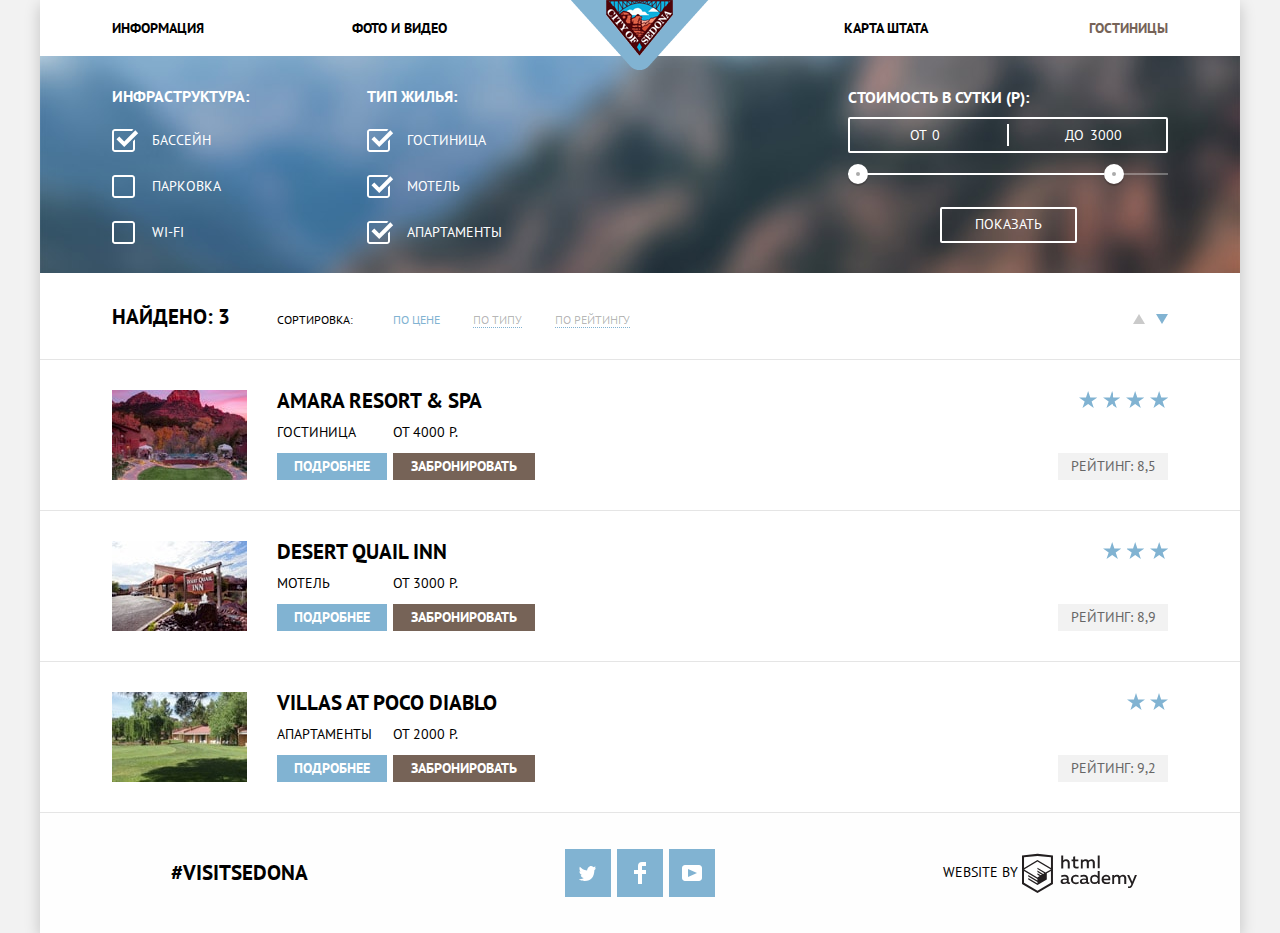
==== commit 6d1abd75: "Sedona almost done" ====
--- a/hotels.html
+++ b/hotels.html
@@ -9,7 +9,7 @@
   </head>
   <body>
     <div class="container">
-      <header class="main-header wrapper">
+      <header class="wrapper">
         <nav class="main-nav">
           <ul class="nav-left">
             <li><a href="#">Информация</a></li>
@@ -212,7 +212,7 @@
           <p>
             website by
             <a href="https://htmlacademy.ru/intensive/htmlcss">
-              <span class="visually-hidden">HTML Academy</span>
+              <span class="visually-hidden">HTML Academy </span>
               <svg width="115" height="41" xmlns="http://www.w3.org/2000/svg" viewBox="0 0 108.08 36.85">
                 <path d="M44.61,26.88a2,2,0,0,0,.55-0.1v1.33a3.25,3.25,0,0,1-1.18.21,1.67,1.67,0,0,1-1.67-1,4.84,4.84,0,0,1-3.14,1.08c-1.51,0-2.91-.83-2.91-2.55,0-2.13,2-2.79,3.71-2.79a11.08,11.08,0,0,1,2.17.25v-0.3c0-1-.76-1.77-2.19-1.77a7.42,7.42,0,0,0-3,.64v-1.7a10.21,10.21,0,0,1,3.19-.55c2.36,0,3.81,1.12,3.81,3.65v3a0.54,0.54,0,0,0,.49.59h0.17Zm-6.44-1.13A1.35,1.35,0,0,0,39.63,27h0.11a3.39,3.39,0,0,0,2.41-1V24.58a9.72,9.72,0,0,0-1.81-.21c-1,0-2.16.33-2.16,1.38h0Zm12.36-6.11a5,5,0,0,1,2.57.64V22a4.08,4.08,0,0,0-2.3-.7,2.75,2.75,0,1,0,0,5.49,5,5,0,0,0,2.43-.64v1.71a6.27,6.27,0,0,1-2.76.57A4.21,4.21,0,0,1,46,24.51q0-.21,0-0.41a4.32,4.32,0,0,1,4.18-4.46h0.38Zm12.17,7.24a2,2,0,0,0,.55-0.1v1.33a3.25,3.25,0,0,1-1.18.21,1.67,1.67,0,0,1-1.67-1,4.84,4.84,0,0,1-3.14,1.08c-1.51,0-2.91-.83-2.91-2.55,0-2.13,2-2.79,3.71-2.79a11.08,11.08,0,0,1,2.17.25v-0.3c0-1-.76-1.77-2.19-1.77a7.42,7.42,0,0,0-3,.64v-1.7a10.21,10.21,0,0,1,3.19-.55c2.36,0,3.81,1.12,3.81,3.65v3a0.54,0.54,0,0,0,.49.59h0.17Zm-6.44-1.13A1.35,1.35,0,0,0,57.73,27h0.11a3.39,3.39,0,0,0,2.41-1V24.58a9.72,9.72,0,0,0-1.81-.21c-1.06,0-2.16.33-2.16,1.38h0ZM73,16V28.2H71.35V26.88a3.88,3.88,0,0,1-3.19,1.54,4.4,4.4,0,0,1,0-8.78,3.81,3.81,0,0,1,3,1.3V16H73Zm-4.53,5.22a2.76,2.76,0,1,0,0,5.52A2.86,2.86,0,0,0,71.15,25V23A2.91,2.91,0,0,0,68.49,21.27ZM79,19.64c3.31,0,4.46,2.68,3.92,5.09H76.7c0.21,1.5,1.67,2.11,3.19,2.11a6.11,6.11,0,0,0,2.64-.59v1.6a7.14,7.14,0,0,1-3,.57C77,28.42,74.78,27,74.78,24a4.18,4.18,0,0,1,4-4.39H79Zm0.09,1.54a2.28,2.28,0,0,0-2.44,2.1v0.06H81.3A2,2,0,0,0,79.13,21.18Zm5.73,7V19.87h1.65v1a3.81,3.81,0,0,1,2.78-1.27A2.86,2.86,0,0,1,91.89,21a4.12,4.12,0,0,1,2.91-1.33A3.06,3.06,0,0,1,98,23V28.2h-1.9V23.05a1.59,1.59,0,0,0-1.42-1.75H94.42a2.8,2.8,0,0,0-2.07,1.12V28.2h-1.9V23.05A1.59,1.59,0,0,0,89,21.31H88.8a3,3,0,0,0-2.21,1.29v5.63H84.86Zm21.31-8.33h1.9l-3.91,9.46c-0.9,2.17-2.09,2.86-3.35,2.86a4.76,4.76,0,0,1-1.1-.14V30.46a2.86,2.86,0,0,0,.85.12c0.9,0,1.58-.64,2.07-1.9l0.17-.42-4-8.4h2l2.86,6.29ZM38.73,1.46V6.22a3.81,3.81,0,0,1,2.7-1.14,3.25,3.25,0,0,1,3.44,3.4v5.15H43V8.72a1.81,1.81,0,0,0-1.61-2h-0.3a2.93,2.93,0,0,0-2.32,1.39v5.52h-1.9V1.46h1.9ZM49.94,2.31v3h3V6.91h-3v3.81c0,1.1.5,1.46,1.58,1.46a4.49,4.49,0,0,0,1.69-.33v1.6A6.8,6.8,0,0,1,51,13.8a2.55,2.55,0,0,1-2.86-2.74V6.89H46.58V5.26h1.5V2.74Zm5.4,11.31V5.28H57v1A3.81,3.81,0,0,1,59.77,5a2.86,2.86,0,0,1,2.6,1.33A4.12,4.12,0,0,1,65.28,5,3.06,3.06,0,0,1,68.44,8.4v5.21h-1.9V8.46a1.59,1.59,0,0,0-1.42-1.75H64.89a2.8,2.8,0,0,0-2.07,1.12v5.78h-1.9V8.46A1.59,1.59,0,0,0,59.5,6.71H59.27A3,3,0,0,0,57.06,8v5.63H55.34ZM71.17,1.45H73V13.6H71.17V1.45ZM14.71,0H14.55L0,1.54V28.21l14.55,8.66,14.55-8.66V1.54Zm12.5,27.1L14.55,34.64,1.9,27.12V16.18l12.59,7.5V25L5.86,19.9v1.31l8.68,5.21v1.39L5.87,22.65V24l8.68,5.21,8.75-5.24V18.31L27.2,16V27.12Zm0-12.53-3.48,2-1.6,1L14.51,13v1.31L21,18.23H21l-0.14.09-1,.54-5.37-3.2V17l4.24,2.52-1,.67-3.2-1.9v1.31l2.1,1.24L14.5,22.1,2,14.65,14.51,7.11Zm0-1.32L14.49,5.76,1.91,13.25v-10L14.56,1.92,27.21,3.25v10h0Z" transform="translate(0 -0.02)" fill="#231f20"/>
               </svg>
--- a/css/style.css
+++ b/css/style.css
@@ -1,21 +1,21 @@
 *,
 *:before,
 *:after {
- box-sizing: inherit;
+  box-sizing: inherit;
 }
 
 html {
- box-sizing: border-box;
+  box-sizing: border-box;
 }
 
 body {
   font-family: "PT Sans", "Tahoma", sans-serif;
-	font-size: 14px;
-	line-height: 21px;
-	font-weight: 400;
-	color: #000000;
+  font-size: 14px;
+  line-height: 21px;
+  font-weight: 400;
+  color: #000000;
   text-transform: uppercase;
-	background-color: #f2f2f2;
+  background-color: #f2f2f2;
 }
 
 .visually-hidden {
@@ -34,697 +34,707 @@
 }
 
 .container {
-	max-width: 1200px;
-	min-width: 768px;
-	margin: 0 auto;
-	background-color: #ffffff;
-	box-shadow: 0 5px 15px rgba( 0, 1, 1, 0.2); 
+  max-width: 1200px;
+  min-width: 768px;
+  margin: 0 auto;
+  background-color: #ffffff;
+  box-shadow: 0 5px 15px rgba( 0, 1, 1, 0.2);
+}
+
+.container h2,
+.container h3 {
+  font-size: 21px;
+  font-weight: 700;
 }
 
 .wrapper {
-	margin: 0 6%;
+  margin: 0 6%;
 }
 
 .main-nav {
-	display: flex;
-	width: 100%;
-	height: 56px;
-	margin: 0;
-	padding: 0;
-	justify-content: space-between;
-	align-items: center;
-	line-height: 26px;
-	font-weight: 700;
+  display: flex;
+  width: 100%;
+  min-height: 56px;
+  margin: 0;
+  padding: 0;
+  justify-content: space-between;
+  align-items: center;
+  line-height: 26px;
+  font-weight: 700;
 }
 
 .nav-left,
 .nav-right {
-	display: flex;
-	width: 45.45%;
-	list-style: none;
+  display: flex;
+  width: 45.45%;
+  list-style: none;
 }
 
 .nav-left {
-	padding: 0;
-	text-align: left;
-	margin-right: auto;
+  padding: 0;
+  text-align: left;
+  margin-right: auto;
 }
 
 .nav-right {
-	padding: 0;
-	text-align: right;
-	margin-left: auto;
+  padding: 0;
+  text-align: right;
+  margin-left: auto;
 }
 
 .main-nav li {
-	width: 50%;
+  width: 50%;
 }
 
 .main-nav a {
-	color: #000000;
+  color: #000000;
 }
 
 .main-nav a:hover,
 .main-nav a:focus {
-	color: #81b3d2;
+  color: #81b3d2;
 }
 
 .main-nav a:active {
-	color: rgba(0, 0, 0, 0.3)
+  color: rgba(0, 0, 0, 0.3)
 }
 
 .main-nav .main-nav-current,
 .main-nav .main-nav-current:hover {
-	color: #766357;
+  color: #766357;
+  cursor: pointer;
 }
 
 .logo {
-	position: relative;
-	width: 138px;
-	margin: 0 auto;
+  position: relative;
+  width: 138px;
+  margin: 0 auto;
 }
 
 .sedona-logo {
-	position: absolute;
-	top: -56px;
+  position: absolute;
+  top: -56px;
 }
 
 .site-intro {
-	background-color: #ffffff;
-	text-align: center;
-	margin-bottom: 50px;
+  background-color: #ffffff;
+  text-align: center;
+  margin-bottom: 51px;
 }
 
 .intro-image {
-	width: 100%;
-	height: 508px;
-	margin-bottom: 58px;
-	background-image:
-		url("../img/welcome.png"),
-		url("../img/Shape.png"),
-		url("../img/back-photo.jpg");
-	background-repeat: no-repeat;
-	background-size:
-		auto,
-		contain,
-		cover;
-	background-position:
-		center,
-		bottom,
-		50% 20%;
+  width: 100%;
+  height: 508px;
+  margin-bottom: 60px;
+  background-color: #81b3d2;
+  background-image: 
+    url("../img/welcome.png"),
+    url("../img/shape.png"),
+    url("../img/back-photo.jpg");
+  background-repeat: no-repeat;
+  background-size: 
+    auto,
+    contain,
+    cover;
+  background-position: 
+    center, 
+    bottom, 
+    50% 20%;
 }
 
 .site-intro h3 {
-	font-size: 21px;
-	font-weight: 700;
-	margin-bottom: 30px;
+  margin-bottom: 27px;
 }
 
 .site-intro h3,
 .site-intro p {
-	line-height: 26px;
+  line-height: 26px;
 }
 
 .services {
-	display: flex;
-	height: 256px;
+  display: flex;
+  height: 256px;
 }
 
 .services-item,
 .services-goods,
 .hotel-search {
-	text-align: center;
+  text-align: center;
+}
+
+.services-item,
+.goods {
+  width: 33.33%;
+  display: flex;
+  flex-direction: column;
+  justify-content: space-around;
+}
+
+.services-item {
+  padding: 40px 0 50px;
+  background-color: #eeeeee;
+}
+
+.services:nth-of-type(-n+4) .services-item {
+  color: #ffffff;
+  background-color: #81b3d2;
+}
+
+.services:nth-of-type(-n+4) .services-item p {
+  padding: 0 12.25%;
 }
 
 .services-item h2,
 .goods h2 {
-	font-size: 21px;
-	font-weight: 700;
-	margin: 0;
-}
-
-.services-item,
-.goods {
-	width: 33.33%;
-	display: flex;
-	flex-direction: column;
-	justify-content: space-around;
-}
-
-.services-item {
-	padding: 40px 0;
-	background-color: #eeeeee;
-}
-
-.services:nth-of-type(-n+4) .services-item {
-	color: #ffffff;
-	background-color: #81b3d2;
-}
-
-.services:nth-of-type(-n+4) .services-item p {
-	padding: 0 12.25%;
+  margin: 0 auto;
 }
 
 .services-item h2 {
-	display: inline-block;
-	width: 151px;
-	margin: 0 auto;
+  display: inline-block;
+  width: 151px;
+  vertical-align: middle;
 }
 
 .services-item p {
   padding: 0 15%;
   margin: 0;
 }
+
 .services-goods {
-	display: flex;
-	height: 330px;
-	justify-content: space-around;
+  display: flex;
+  height: 330px;
+  justify-content: space-around;
 }
 
 .goods {
-	padding-top: 45px;
-	padding-bottom: 60px;
+  padding-top: 45px;
+  padding-bottom: 65px;
 }
 
 .goods p {
-	padding: 0 14.2%;
-	margin: 0;
+  padding: 0 14.2%;
+  margin: 0;
 }
 
 .icon {
-	height: 76px;
-	background-repeat: no-repeat;
-	background-position: center bottom;
+  height: 76px;
+  background-repeat: no-repeat;
+  background-position: center bottom;
 }
 
 .goods:nth-child(1) .icon {
-	background-image: url("../img/icon-1.svg");
+  background-image: url("../img/icon-1.svg");
 }
 
 .goods:nth-child(2) .icon {
-	background-image: url("../img/icon-2.svg");
+  background-image: url("../img/icon-2.svg");
 }
 
 .goods:nth-child(3) .icon {
-	background-image: url("../img/icon-3.svg");
+  background-image: url("../img/icon-3.svg");
 }
 
 .town-photo,
 .bridge-photo {
-	width: 66.66%;
-	background-color: #81b3d2;
-	background-position: center;
-	background-size: cover;
+  width: 66.66%;
+  background-color: #81b3d2;
+  background-position: center;
+  background-size: cover;
 }
 
 .town-photo {
-	background-image: url("../img/town.jpg");
+  background-image: url("../img/town.jpg");
 }
 
 .bridge-photo {
-	background-image: url("../img/bridge.jpg")
+  background-image: url("../img/bridge.jpg")
 }
 
 .hotel-search {
-	margin-top: 50px;
+  margin-top: 50px;
 }
 
 .hotel-search h3 {
-	font-size: 30px;
-	line-height: 36px;
-	font-weight: 700;
-	margin-bottom: 25px;
+  font-size: 30px;
+  line-height: 36px;
+  margin-bottom: 25px;
 }
 
 .hotel-search p {
-	line-height: 24px;
-	margin-bottom: 50px;
+  line-height: 24px;
+  margin-bottom: 48px;
 }
 
 .button {
-	color: #ffffff;
-	font-weight: 700;
+  color: #ffffff;
+  font-weight: 700;
 }
 
 .hotel-search .button {
-	display: inline-block;
-	width: 568px;
-	height: 86px;
-	margin: 0 auto;
-	padding: 31px 0;
-	font-size: 21px;
-	line-height: 26px;
-	background-color: #766357;
+  display: inline-block;
+  width: 568px;
+  height: 86px;
+  margin: 0 auto;
+  padding: 31px 0;
+  font-size: 21px;
+  line-height: 26px;
+  vertical-align: middle;
+  background-color: #766357;
 }
 
 .hotel-search .button:hover,
 .hotel-search .button:focus {
-	background-color: #604e43;
+  background-color: #604e43;
 }
 
 .hotel-search .button:active {
-	background-color: #503e33;
-	color: rgba(255, 255, 255, 0.3);
+  background-color: #503e33;
+  color: rgba(255, 255, 255, 0.3);
 }
 
 .modal-search {
-	position: relative;
-	width: 568px;
-	margin: 0 auto;
+  position: relative;
+  width: 568px;
+  margin: 0 auto;
 }
 
 .search-form {
-	position: absolute;
-	top: 0;
-	width: inherit;
-	height: 395px;
-	padding: 55px;
-	line-height: 26px;
-	font-weight: 700;
-	background-color: #ffffff;
-	box-shadow: 0 7px 15px rgba( 0, 1, 1, 0.15);
+  position: absolute;
+  top: 0;
+  width: inherit;
+  height: 395px;
+  padding: 55px;
+  line-height: 26px;
+  font-weight: 700;
+  background-color: #ffffff;
+  box-shadow: 0 7px 15px rgba( 0, 1, 1, 0.15);
 }
 
 .search-form p {
-	display: flex;
-	position: relative;
-	justify-content: space-between;
-	align-items: baseline;
-	margin: 0;
+  display: flex;
+  position: relative;
+  justify-content: space-between;
+  align-items: baseline;
+  margin: 0;
 }
 
 .search-form input {
-	display: inline-block;
-	height: 38px;
-	margin: 0;
-	padding: 12px;
-	font: inherit;
-	font-weight: inherit;
-	text-transform: inherit;
-	background-color: #f2f2f2;
-	border: none;
-	outline: none;
+  display: inline-block;
+  height: 38px;
+  margin: 0;
+  padding: 6px 12px;
+  font: inherit;
+  font-weight: inherit;
+  line-height: inherit;
+  text-transform: inherit;
+  vertical-align: middle;
+  background-color: #f2f2f2;
+  border: none;
+  outline: none;
 }
 
 .search-form .date-field:hover {
-	background-color: #ebebeb;
+  background-color: #ebebeb;
 }
 
 .search-form .date-field:focus {
-	background-color: #ffffff;
-	box-shadow: inset 0 0 0 2px #e5e5e5;
+  background-color: #ffffff;
+  box-shadow: inset 0 0 0 2px #e5e5e5;
 }
 
 .search-form .date-field {
-	width: 346px;
-	margin-bottom: 30px;
-	padding-right: 40px;
+  width: 346px;
+  margin-bottom: 30px;
+  padding-right: 40px;
 }
 
 .search-form .date-icon {
-	display: inline-block;
-	position: absolute;
-	top: 7px;
-	right: 15px;
-	width: 21px;
-	height: 22px;
-}
-
-.date-icon ,
+  display: inline-block;
+  position: absolute;
+  top: 8px;
+  right: 9px;
+  width: 21px;
+  height: 22px;
+  vertical-align: middle;
+}
+
+.date-icon,
 .amount button {
-	border: none;
-	outline: none;
-	background-color: transparent;
-	background-repeat: no-repeat;
-	background-position: center;
+  padding: 0;
+  border: none;
+  outline: none;
+  background-color: transparent;
+  background-repeat: no-repeat;
+  background-position: center;
 }
 
 .date-icon:hover path,
 .date-icon:focus path {
-	fill: #000000;
+  fill: #000000;
 }
 
 .date-icon:active path {
-	fill: #81b3d2;
+  fill: #81b3d2;
 }
 
 .search-form .amount {
-	display: flex;
-	position: relative;
-	justify-content: space-between;
-	align-items: baseline;
+  display: flex;
+  position: relative;
+  justify-content: space-between;
+  align-items: baseline;
 }
 
 .search-form .adults {
-	width: 226px;
-	float: left;
+  width: 226px;
+  float: left;
 }
 
 .search-form .children {
-	width: 180px;
-	float: right;
+  width: 180px;
+  float: right;
 }
 
 .search-form .amount-field {
-	width: 114px;
-	margin-bottom: 55px;
-	text-align: center;
+  width: 114px;
+  margin-bottom: 52px;
+  text-align: center;
 }
 
 .amount button {
-	background-color: #a9a9a9;
-	width: 38px;
-	height: 38px;
+  background-color: #a9a9a9;
+  width: 38px;
+  height: 38px;
 }
 
 .amount button:hover,
 .amount button:focus {
-	background-color: #000000;
+  background-color: #000000;
 }
 
 .amount button:active {
-	background-color: #81b3d2;
+  background-color: #81b3d2;
 }
 
 .minus-icon,
 .plus-icon {
-	display: block;
-	position: absolute;
+  display: block;
+  position: absolute;
 }
 
 .minus-icon {
-	top: 0;
-	right: 76px;
+  top: 0;
+  right: 76px;
 }
 
 .plus-icon {
-	top: 0;
-	right: 0;
+  top: 0;
+  right: 0;
 }
 
 .minus-icon button {
-	background-image: url("../img/minus.png");
-	background-position: center;
+  background-image: url("../img/minus.png");
+  background-position: center;
 }
 
 .plus-icon button {
-	background-image: url("../img/plus.png");
-	background-position: center;
+  background-image: url("../img/plus.png");
+  background-position: center;
 }
 
 .search-form .button {
-	display: inline-block;
-	width: 458px;
-	height: 58px;
-	font-size: 21px;
-	line-height: inherit;
-	text-transform: inherit;
-	background-color: #81b3d2;
-	border: none;
+  display: inline-block;
+  width: 458px;
+  height: 58px;
+  font-size: 21px;
+  line-height: inherit;
+  text-transform: inherit;
+  vertical-align: middle;
+  background-color: #81b3d2;
+  border: none;
 }
 
 .search-form .button:hover,
 .search-form .button:focus {
-	background-color: #669ec0;
+  background-color: #669ec0;
 }
 
 .search-form .button:active {
-	color: rgba(255, 255, 255, 0.3);
-	background-color: #5496bd;
+  color: rgba(255, 255, 255, 0.3);
+  background-color: #5496bd;
 }
 
 .hotels-map {
-	width: 100%;
-	height: 593px;
-	margin-bottom: -120px;
-	background-image: url("../img/map.jpg");
-	background-repeat: no-repeat;
-	background-position: 50% 100%;
+  width: 100%;
+  height: 593px;
+  margin-bottom: -120px;
+  background-image: url("../img/map.jpg");
+  background-repeat: no-repeat;
+  background-position: 50% 100%;
 }
 
 .filter {
-	color: #ffffff;
-	background-color: #81b3d2;
-	background-image: url("../img/filter-background.jpg");
-	background-repeat: no-repeat;
-	background-position: 50% 15%;
-	background-size: cover;
+  color: #ffffff;
+  background-color: #81b3d2;
+  background-image: url("../img/filter-background.jpg");
+  background-repeat: no-repeat;
+  background-position: 50% 15%;
+  background-size: cover;
 }
 
 .filter-form {
-	height: 217px;
-	display: flex;
-	align-items: center;
+  height: 217px;
+  display: flex;
+  align-items: center;
 }
 
 .filter-form fieldset {
-	width: 255px;
-	height: 157px;
-	border: none;
-	margin: 0;
-	padding: 0;
+  width: 255px;
+  height: 157px;
+  border: none;
+  margin: 0;
+  padding: 0;
 }
 
 .filter-form legend {
-	font-size: 16px;
-	font-weight: 700;
-	margin-bottom: 20px;
+  font-size: 16px;
+  font-weight: 700;
+  margin-bottom: 22px;
 }
 
 .filter-form ul {
-	display: flex;
-	width: 110px;
-	height: 114px;
-	margin: 0;
-	flex-wrap: wrap;
-	justify-content: flex-start;
-	align-content: space-between;
-	list-style: none;
+  display: flex;
+  width: 110px;
+  height: 114px;
+  margin: 0;
+  flex-wrap: wrap;
+  justify-content: flex-start;
+  align-content: space-between;
+  list-style: none;
 }
 
 .filter-form .filter-option {
-	display: inline-block;
-	position: relative;
+  position: relative;
 }
 
 .filter-option label {
-	vertical-align: middle;
+  vertical-align: middle;
 }
 
 .filter-form input[type="checkbox"] {
-	display: none;
-}
-
-.filter-form input[type="checkbox"] + label::before {
-	content: "";
-	display: inline-block;
-	position: absolute;
-	left: -40px;
-	top: 0;
-	width: 27px;
-	height: 23px;
-	background-image: url("../img/checkbox-off.svg");
-	background-repeat: no-repeat;
-}
-
-.filter-form input[type="checkbox"]:disabled + label::before {
-	background-image: url("../img/checkbox-off-disabled.svg");
-}
-
-.filter-form input[type="checkbox"]:checked + label::before {
-	background-image: url("../img/checkbox-on.svg");
-}
-
-.filter-form input[type="checkbox"]:checked:disabled + label::before {
-	background-image: url("../img/checkbox-on-disabled.svg");
+  display: none;
+}
+
+.filter-form input[type="checkbox"]+label::before {
+  content: "";
+  position: absolute;
+  left: -40px;
+  top: 0;
+  width: 27px;
+  height: 23px;
+  background-image: url("../img/checkbox-off.svg");
+  background-repeat: no-repeat;
+}
+
+.filter-form input[type="checkbox"]:disabled+label::before {
+  background-image: url("../img/checkbox-off-disabled.svg");
+}
+
+.filter-form input[type="checkbox"]:checked+label::before {
+  background-image: url("../img/checkbox-on.svg");
+}
+
+.filter-form input[type="checkbox"]:checked:disabled+label::before {
+  background-image: url("../img/checkbox-on-disabled.svg");
 }
 
 .filter-form .filter-range {
-	width: 320px;
-	margin-left: auto;
-	box-sizing: content-box;
+  width: 320px;
+  margin-left: auto;
+  box-sizing: content-box;
 }
 
 .filter-range-title {
-	margin-bottom: 9px;
-	font-weight: 700;
-	font-size: 16px;
-	line-height: 21px;
+  margin-bottom: 9px;
+  font-weight: 700;
+  font-size: 16px;
+  line-height: 21px;
 }
 
 .price-controls {
-	position: relative;
-	height: 32px;
-	margin-bottom: 20px;
-	font-size: 0;
-	border: 2px solid #ffffff;
-	border-radius: 2px;
+  position: relative;
+  height: 32px;
+  margin-bottom: 20px;
+  font-size: 0;
+  border: 2px solid #ffffff;
+  border-radius: 2px;
 }
 
 .price-controls::after {
-	content: "";
-	position: absolute;
-	top: 50%;
-	left: 50%;
-	width: 2px;
-	height: 22px;
-	background: #ffffff;
-	transform: translate(-50%, -50%);
+  content: "";
+  position: absolute;
+  top: 50%;
+  left: 50%;
+  width: 2px;
+  height: 22px;
+  background: #ffffff;
+  transform: translate(-50%, -50%);
 }
 
 .price-controls label {
-	display: inline-block;
-	font-size: 14px;
-	line-height: 30px;
-	vertical-align: top;
-	cursor: pointer;
+  display: inline-block;
+  padding: 5px 0;
+  font-size: 14px;
+  vertical-align: middle;
+  cursor: pointer;
 }
 
 .price-controls .min-price,
 .price-controls .max-price {
-	width: 95px;
-	padding-left: 60px;
+  width: 95px;
+  padding-left: 60px;
 }
 
 .price-controls input {
-	width: 50px;
-	margin: 0;
-	color: inherit;
-	font: inherit;
-	background: none;
-	border: none;
-	outline: none;
+  width: 50px;
+  margin: 0;
+  color: inherit;
+  font: inherit;
+  background: none;
+  border: none;
+  outline: none;
 }
 
 .range-controls {
-	position: relative;
-	margin-bottom: 32px;
+  position: relative;
+  margin-bottom: 32px;
 }
 
 .range-controls .scale {
-	height: 2px;
-	background-color: rgba(255, 255, 255, 0.3);
+  height: 2px;
+  background-color: rgba(255, 255, 255, 0.3);
 }
 
 .range-controls .bar {
-	width: 80%;
-	height: 2px;
-	background-color: #ffffff;
+  width: 80%;
+  height: 2px;
+  background-color: #ffffff;
 }
 
 .range-toggle {
-	position: absolute;
-	top: -9px;
-	width: 4px;
-	height: 4px;
-	background-color: #ababab;
-	border: 8px solid #ffffff;
-	border-radius: 50%;
-	box-shadow: 0 2px 1px 0 rgba(0, 1, 1, 0.2);
-	cursor: pointer;
+  position: absolute;
+  top: -9px;
+  width: 4px;
+  height: 4px;
+  background-color: #ababab;
+  border: 8px solid #ffffff;
+  border-radius: 50%;
+  box-shadow: 0 2px 1px 0 rgba(0, 1, 1, 0.2);
+  cursor: pointer;
 }
 
 .range-toggle:hover {
-	transform: scale(1.1);
+  transform: scale(1.1);
 }
 
 .range-toggle-min {
-	left: 0;
+  left: 0;
 }
 
 .range-toggle-max {
-	left: 80%;
+  left: 80%;
 }
 
 .filter-form .button {
-	display: block;
-	width: 133px;
-	height: 32px;
-	margin: 0 auto;
-	padding: 0;
-	font-weight: 400;
-	line-height: inherit;
-	text-transform: inherit;
-	background-color: transparent;
-	border: 2px solid #ffffff;
-	border-radius: 2px;
+  display: block;
+  width: 121px;
+  min-height: 26px;
+  margin: 0 auto;
+  padding: 3px 6px;
+  font-family: inherit;
+  font-weight: 400;
+  line-height: inherit;
+  text-transform: inherit;
+  background-color: transparent;
+  border: 2px solid #ffffff;
+  border-radius: 2px;
 }
 
 .filter-form .button:hover,
 .filter-form .button:focus {
-	color: #000000;
-	background-color: #ffffff;
+  color: #000000;
+  background-color: #ffffff;
 }
 
 .sorting,
 .result {
-	border-bottom: 1px solid #e5e5e5;
+  border-bottom: 1px solid #e5e5e5;
 }
 
 .sorting-bar {
-	display: flex;
-	height: 86px;
-	padding: 26px 0;
-	justify-content: space-between;
-	align-items: baseline;
+  display: flex;
+  height: 86px;
+  padding: 26px 0;
+  justify-content: space-between;
+  align-items: baseline;
 }
 
 .sorting-section {
-	font-size: 12px;
-	line-height: 18px;
+  font-size: 12px;
+  line-height: 18px;
 }
 
 .sorting-section:last-child {
-	margin-left: auto;
+  margin-left: auto;
+}
+
+.sorting-section ul {
+  list-style: none;
 }
 
 .sorting-section p {
-	font-size: 21px;
-	line-height: 26px;
-	font-weight: 700;
-	margin: 0;
-	margin-right: 47px;
-}
-
-.sorting-section ul {
-	list-style: none;
+  font-size: 21px;
+  line-height: 26px;
+  font-weight: 700;
+  margin: 0;
+  margin-right: 47px;
 }
 
 .sorting-section a:hover,
 .sorting-section a:focus {
-	color: #81b3d2;
+  color: #81b3d2;
 }
 
 .sorting-section a:active {
-	color: #000000;
+  color: #000000;
 }
 
 .sorting-section .sort-active {
-	color: #81b3d2;
-	border: none;
+  color: #81b3d2;
+  border: none;
 }
 
 .sorting-type li {
-	display: inline-block;
-	margin-right: 32px;
+  display: inline-block;
+  margin-right: 30px;
+  vertical-align: baseline;
 }
 
 .sorting-type a {
-	color: rgba(0, 0, 0, 0.3);
-	border-bottom: 1px dotted #81b3d2;
-	vertical-align: bottom;
+  color: rgba(0, 0, 0, 0.3);
+  border-bottom: 1px dotted #81b3d2;
 }
 
 .arrows {
-	width: 35px;
-	padding: 0;
-	display: flex;
-	justify-content: space-between;
+  width: 35px;
+  padding: 0;
+  display: flex;
+  justify-content: space-between;
 }
 
 .arrow::before {
-	content: "";
-  display: inline-block;
+  content: "";
+  display: inline-block;
+  vertical-align: baseline;
   border: 10px solid #cacaca;
   border-right-width: 6px;
   border-left-width: 6px;
@@ -742,7 +752,7 @@
 }
 
 .arrow-up:active::before {
-	border-bottom-color: #81b3d2;
+  border-bottom-color: #81b3d2;
 }
 
 .arrow-down::before {
@@ -750,209 +760,211 @@
 }
 
 .arrow-down:hover::before,
-.arrow-down:focus::before{
-	border-top-color: #231f20;
+.arrow-down:focus::before {
+  border-top-color: #231f20;
 }
 
 .arrow-up:active::before {
-	border-top-color: #81b3d2;
+  border-top-color: #81b3d2;
 }
 
 .arrow-down.active:before {
-	border-top-color: #81b3d2;
+  border-top-color: #81b3d2;
 }
 
 .result-item {
-	display: flex;
-	height: 150px;
-	justify-content: space-between;
-	align-items: center;
+  display: flex;
+  height: 150px;
+  justify-content: space-between;
+  align-items: center;
 }
 
 .result-item .button {
-	display: inline-block;
-	height: 27px;
-	padding: 3px 0;
-	text-align: center;
+  display: inline-block;
+  min-height: 27px;
+  padding: 3px 3px;
+  text-align: center;
+  vertical-align: bottom;
 }
 
 .result-img {
-	width: 135px;
-	height: 90px;
-	margin-right: 30px;
+  width: 135px;
+  height: 90px;
+  margin-right: 30px;
 }
 
 .result-hotel {
-	display: flex;
-	width: 258px;
-	height: 90px;
-	flex-direction: column;
-	justify-content: space-between;
+  display: flex;
+  width: 258px;
+  height: 90px;
+  flex-direction: column;
+  justify-content: space-between;
 }
 
 .result-hotel h1 {
-	margin: 0;
-	font-size: 21px;
+  margin: 0;
+  font-size: 21px;
 }
 
 .hotel {
-	color: #000000;
+  color: #000000;
 }
 
 .hotel:hover,
 .hotel:focus {
-	color: #81b3d2;
+  color: #81b3d2;
 }
 
 .hotel:active {
-	color: rgba(0, 0, 0, 0.3);
+  color: rgba(0, 0, 0, 0.3);
 }
 
 .hotel-type span {
-	display: inline-block;
-	vertical-align: top;
+  display: inline-block;
+  vertical-align: middle;
 }
 
 .hotel-type span:first-child {
-	width: 110px;
-	margin-right: 2px;
+  width: 110px;
+  margin-right: 2px;
 }
 
 .info-btn {
-	width: 110px;
-	margin-right: 2px;
-	background-color: #81b3d2;
+  width: 110px;
+  margin-right: 2px;
+  background-color: #81b3d2;
 }
 
 .info-btn:hover,
 .info-btn:focus {
-	background-color: #669ec0;
+  background-color: #669ec0;
 }
 
 .info-btn:active {
-	color: rgba(255, 255, 255, 0.3);
-	background-color: #5496bd;
+  color: rgba(255, 255, 255, 0.3);
+  background-color: #5496bd;
 }
 
 .bookit-btn {
-	width: 142px;
-	color: #ffffff;
-	background-color: #766357;
+  width: 142px;
+  color: #ffffff;
+  background-color: #766357;
 }
 
 .bookit-btn:hover,
 .bookit-btn:focus {
-	background-color: #604e43;
+  background-color: #604e43;
 }
 
 .bookit-btn:active {
-	color: rgba(255, 255, 255, 0.3);
-	background-color: #503e33;
+  color: rgba(255, 255, 255, 0.3);
+  background-color: #503e33;
 }
 
 .result-rating {
-	text-align: center;
-	margin-left: auto;
+  text-align: center;
+  margin-left: auto;
 }
 
 .result-rating {
-	height: 90px;
-	display: flex;
-	flex-direction: column;
-	justify-content: space-between;
+  height: 90px;
+  display: flex;
+  flex-direction: column;
+  justify-content: space-between;
 }
 
 [class*="star"] {
-	height: 18px;
-	align-self: flex-end;
-	background-image: url("../img/star.svg");
-	background-position: center left;
-	background-repeat: space;
+  height: 18px;
+  align-self: flex-end;
+  background-image: url("../img/star.svg");
+  background-position: center left;
+  background-repeat: space;
 }
 
 .star-4 {
-	width: 89px;
+  width: 89px;
 }
 
 .star-3 {
-	width: 65px;
+  width: 65px;
 }
 
 .star-2 {
-	width: 41px;
+  width: 41px;
 }
 
 .result-rating span {
-	width: 110px;
-	height: 27px;
-	padding: 3px 0;
-	color: #666666;
-	background-color: #f2f2f2;
+  width: 110px;
+  height: 27px;
+  padding: 3px 0;
+  color: #666666;
+  background-color: #f2f2f2;
 }
 
 .page-footer {
-	display: flex;
-	min-height: 120px;
-	align-items: center;
-	text-align: center;
-	background-color: rgba(254, 254, 254, 0.9);
+  display: flex;
+  height: 120px;
+  justify-content: space-around;
+  align-items: center;
+  text-align: center;
+  background-color: rgba(254, 254, 254, 0.9);
 }
 
 .page-footer div {
-	width: 33.33%;
+  width: 33.33%;
 }
 
 .page-footer a {
-	color: #000000;
-	line-height: 26px;
+  color: #000000;
+  line-height: 26px;
 }
 
 .visitsedona-link {
-	font-size: 21px;
-	font-weight: 700;
+  font-size: 21px;
+  font-weight: 700;
 }
 
 .footer-social ul {
-	display: flex;
-	width: 150px;
-	justify-content: space-between;
-	margin: 0 auto;
-	padding: 0;
+  display: flex;
+  width: 150px;
+  justify-content: space-between;
+  margin: 0 auto;
+  padding: 0;
   list-style: none;
 }
 
 .social-button {
-	display: flex;
+  display: flex;
   align-items: center;
   justify-content: center;
-	width: 46px;
-	height: 48px;
-	background-color: #81b3d2;
+  width: 46px;
+  height: 48px;
+  background-color: #81b3d2;
 }
 
 .social-button:hover,
 .social-button:focus {
-	background-color: #669ec0;
+  background-color: #669ec0;
 }
 
 .social-button:active {
-	background-color: #5496bd;
+  background-color: #5496bd;
 }
 
 .social-button:active path {
-	opacity: 0.3;
+  opacity: 0.3;
 }
 
 .footer-copyright a {
-	display: inline-block;
-	width: 115px;
-	height: 41px;
-	vertical-align: middle;
+  display: inline-block;
+  width: 115px;
+  height: 41px;
+  vertical-align: middle;
 }
 
 .footer-copyright a:hover path,
 .footer-copyright a:focus path {
-	fill: #81b3d2;
+  fill: #81b3d2;
 }
 
 .footer-copyright a:active path {
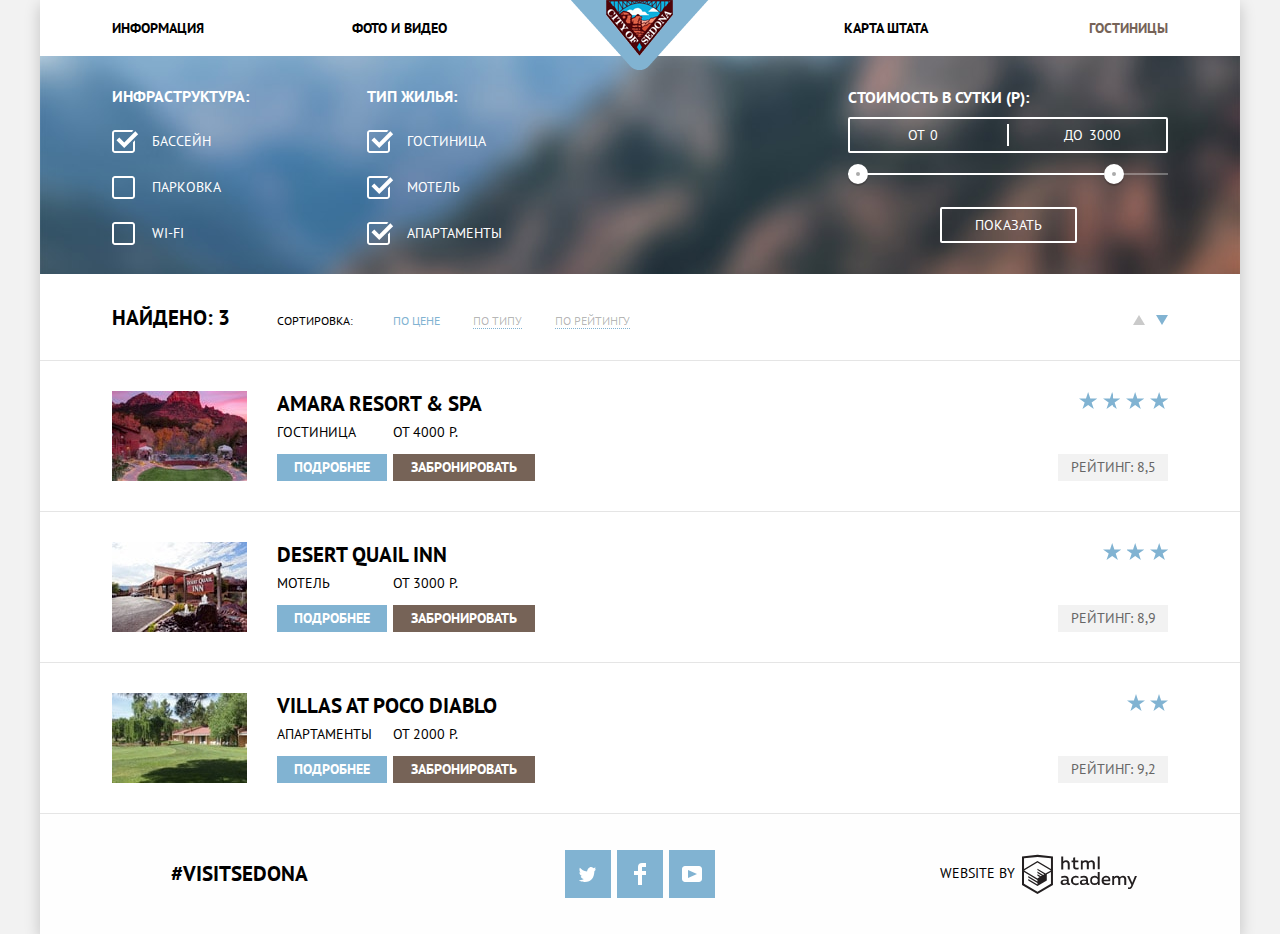
==== commit 4acde2c5: "Переделал форму под IE11 + чистка" ====
--- a/hotels.html
+++ b/hotels.html
@@ -114,7 +114,7 @@
                 <img src="img/amara.jpg" alt="Amara Resort and Spa" width="135" height="90">
               </div>
               <div class="result-hotel">
-                <h1><a class="hotel" href="#">Amara Resort &amp; Spa</a></h1>
+                <h1><a href="#">Amara Resort &amp; Spa</a></h1>
                 <div class="hotel-type">
                   <span>Гостиница</span>
                   <span>от 4000 р.</span>
@@ -136,7 +136,7 @@
                 <img src="img/desert.jpg" alt="Desert Quail Inn" width="135" height="90">
               </div>
               <div class="result-hotel">
-                <h1><a class="hotel" href="#">Desert Quail Inn</a></h1>
+                <h1><a href="#">Desert Quail Inn</a></h1>
                 <div class="hotel-type">
                   <span>Мотель</span>
                   <span>от 3000 р.</span>
@@ -158,7 +158,7 @@
                 <img src="img/villas.jpg" alt="Villas at Poco Diablo" width="135" height="90">
               </div>
               <div class="result-hotel">
-                <h1><a class="hotel" href="#">Villas at Poco Diablo</a></h1>
+                <h1><a href="#">Villas at Poco Diablo</a></h1>
                 <div class="hotel-type">
                   <span>Апартаменты</span>
                   <span>от 2000 р.</span>
--- a/css/style.css
+++ b/css/style.css
@@ -275,7 +275,7 @@
   width: 568px;
   height: 86px;
   margin: 0 auto;
-  padding: 31px 0;
+  padding: 31px 55px;
   font-size: 21px;
   line-height: 26px;
   vertical-align: middle;
@@ -310,18 +310,9 @@
   box-shadow: 0 7px 15px rgba( 0, 1, 1, 0.15);
 }
 
-.search-form p {
-  display: flex;
-  position: relative;
-  justify-content: space-between;
-  align-items: baseline;
-  margin: 0;
-}
-
 .search-form input {
   display: inline-block;
   height: 38px;
-  margin: 0;
   padding: 6px 12px;
   font: inherit;
   font-weight: inherit;
@@ -333,29 +324,44 @@
   outline: none;
 }
 
-.search-form .date-field:hover {
+.search-form label {
+  display: inline-block;
+  height: 26px;
+  vertical-align: middle;
+}
+
+.date {
+  position: relative;
+  margin: 0;
+  margin-bottom: 30px;
+}
+
+.date label,
+.adults label {
+  width: 95px;
+  margin-right: 13px;
+}
+
+.date .date-field {
+  width: 346px;
+  padding-right: 40px;
+}
+
+.date .date-field:hover {
   background-color: #ebebeb;
 }
 
-.search-form .date-field:focus {
+.date .date-field:focus {
   background-color: #ffffff;
   box-shadow: inset 0 0 0 2px #e5e5e5;
 }
 
-.search-form .date-field {
-  width: 346px;
-  margin-bottom: 30px;
-  padding-right: 40px;
-}
-
-.search-form .date-icon {
-  display: inline-block;
+.date .date-icon {
   position: absolute;
   top: 8px;
   right: 9px;
   width: 21px;
   height: 22px;
-  vertical-align: middle;
 }
 
 .date-icon,
@@ -377,26 +383,31 @@
   fill: #81b3d2;
 }
 
-.search-form .amount {
+.amount {
   display: flex;
   position: relative;
   justify-content: space-between;
-  align-items: baseline;
-}
-
-.search-form .adults {
+  align-items: center;
+  height: 38px;
+  margin-bottom: 52px;
+}
+
+.adults {
   width: 226px;
   float: left;
 }
 
-.search-form .children {
+.children {
   width: 180px;
   float: right;
 }
 
-.search-form .amount-field {
+.children label {
+  width: 66px;
+}
+
+.amount-field {
   width: 114px;
-  margin-bottom: 52px;
   text-align: center;
 }
 
@@ -442,13 +453,12 @@
 }
 
 .search-form .button {
-  display: inline-block;
   width: 458px;
-  height: 58px;
+  min-height: 58px;
+  padding: 10px;
   font-size: 21px;
   line-height: inherit;
   text-transform: inherit;
-  vertical-align: middle;
   background-color: #81b3d2;
   border: none;
 }
@@ -474,6 +484,8 @@
 
 .filter {
   color: #ffffff;
+  min-height: 217px;
+  padding: 30px 0;
   background-color: #81b3d2;
   background-image: url("../img/filter-background.jpg");
   background-repeat: no-repeat;
@@ -482,14 +494,12 @@
 }
 
 .filter-form {
-  height: 217px;
   display: flex;
   align-items: center;
 }
 
 .filter-form fieldset {
   width: 255px;
-  height: 157px;
   border: none;
   margin: 0;
   padding: 0;
@@ -498,7 +508,7 @@
 .filter-form legend {
   font-size: 16px;
   font-weight: 700;
-  margin-bottom: 22px;
+  margin-bottom: 23px;
 }
 
 .filter-form ul {
@@ -506,9 +516,8 @@
   width: 110px;
   height: 114px;
   margin: 0;
-  flex-wrap: wrap;
-  justify-content: flex-start;
-  align-content: space-between;
+  flex-direction: column;
+  justify-content: space-between;
   list-style: none;
 }
 
@@ -590,8 +599,9 @@
 
 .price-controls .min-price,
 .price-controls .max-price {
-  width: 95px;
-  padding-left: 60px;
+  width: 35%;
+  padding: 5px 2.5% 5px 12.5%;
+  text-align: center;
 }
 
 .price-controls input {
@@ -674,7 +684,6 @@
   display: flex;
   height: 86px;
   padding: 26px 0;
-  justify-content: space-between;
   align-items: baseline;
 }
 
@@ -775,7 +784,6 @@
 .result-item {
   display: flex;
   height: 150px;
-  justify-content: space-between;
   align-items: center;
 }
 
@@ -794,38 +802,38 @@
 }
 
 .result-hotel {
-  display: flex;
   width: 258px;
   height: 90px;
-  flex-direction: column;
-  justify-content: space-between;
 }
 
 .result-hotel h1 {
   margin: 0;
+  margin-bottom: 5px;
   font-size: 21px;
-}
-
-.hotel {
+  line-height: 26px;
+}
+
+.result-hotel h1 > a {
   color: #000000;
 }
 
-.hotel:hover,
-.hotel:focus {
+.result-hotel h1 > a:hover,
+.result-hotel h1 > a:focus {
   color: #81b3d2;
 }
 
-.hotel:active {
+.result-hotel h1 > a:active {
   color: rgba(0, 0, 0, 0.3);
 }
 
 .hotel-type span {
   display: inline-block;
+  min-width: 110px;
+  margin-bottom: 11px;
   vertical-align: middle;
 }
 
 .hotel-type span:first-child {
-  width: 110px;
   margin-right: 2px;
 }
 
@@ -957,7 +965,7 @@
 
 .footer-copyright a {
   display: inline-block;
-  width: 115px;
+  width: 120px;
   height: 41px;
   vertical-align: middle;
 }
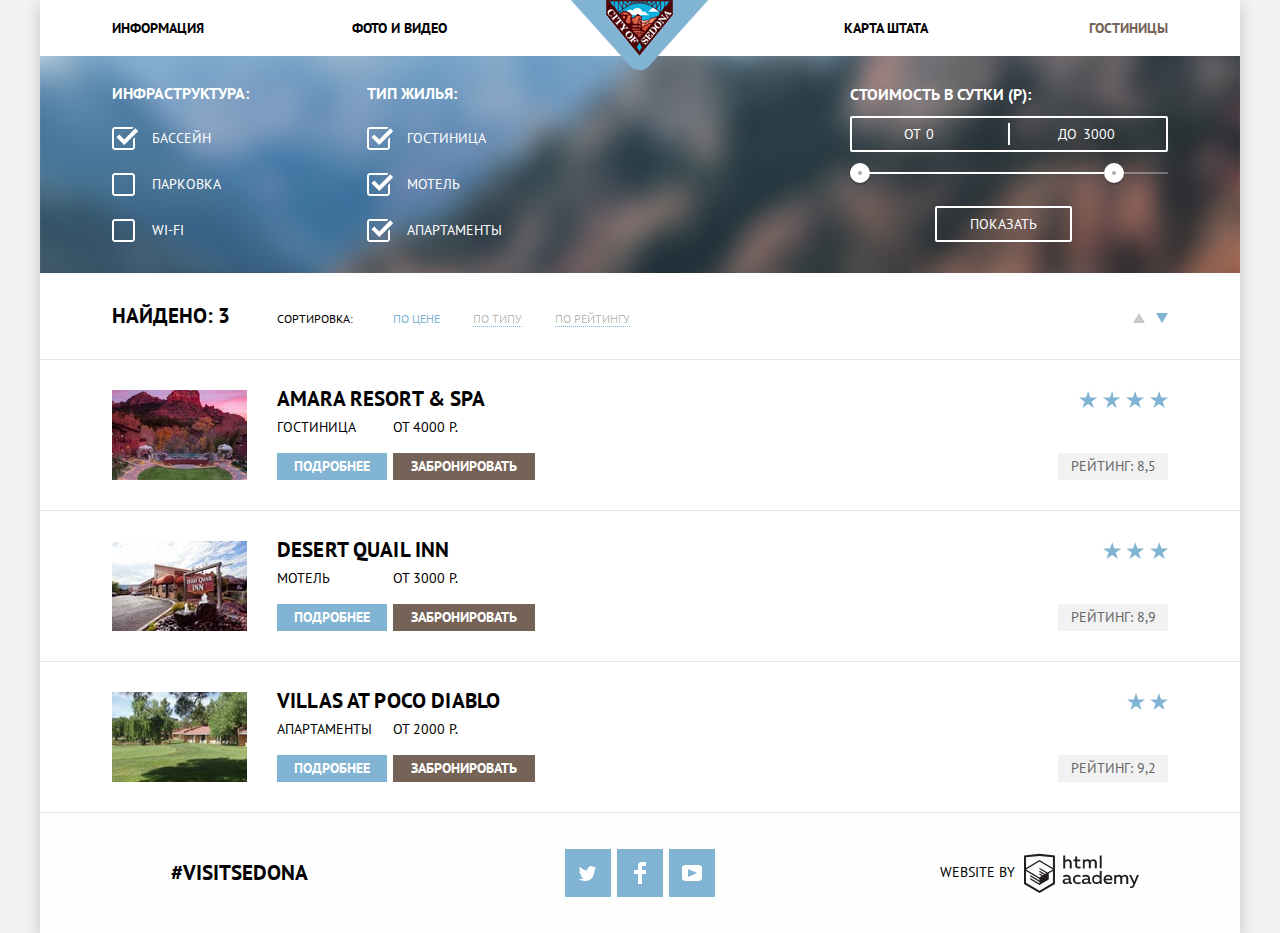
==== commit 1695f0fe: "Sedona Final" ====
--- a/hotels.html
+++ b/hotels.html
@@ -5,7 +5,7 @@
     <title>HTML Academy: Седона</title>
     <link href="https://fonts.googleapis.com/css?family=PT+Sans:400,700&amp;subset=cyrillic" rel="stylesheet">
     <link rel="stylesheet" href="css/normalize.css">
-    <link rel="stylesheet" href="css/style.css">
+    <link rel="stylesheet" href="css/style.min.css">
   </head>
   <body>
     <div class="container">
@@ -114,7 +114,7 @@
                 <img src="img/amara.jpg" alt="Amara Resort and Spa" width="135" height="90">
               </div>
               <div class="result-hotel">
-                <h1><a href="#">Amara Resort &amp; Spa</a></h1>
+                <h1><a class="hotel-name" href="#">Amara Resort &amp; Spa</a></h1>
                 <div class="hotel-type">
                   <span>Гостиница</span>
                   <span>от 4000 р.</span>
@@ -136,7 +136,7 @@
                 <img src="img/desert.jpg" alt="Desert Quail Inn" width="135" height="90">
               </div>
               <div class="result-hotel">
-                <h1><a href="#">Desert Quail Inn</a></h1>
+                <h1><a class="hotel-name" href="#">Desert Quail Inn</a></h1>
                 <div class="hotel-type">
                   <span>Мотель</span>
                   <span>от 3000 р.</span>
@@ -158,7 +158,7 @@
                 <img src="img/villas.jpg" alt="Villas at Poco Diablo" width="135" height="90">
               </div>
               <div class="result-hotel">
-                <h1><a href="#">Villas at Poco Diablo</a></h1>
+                <h1><a class="hotel-name" href="#">Villas at Poco Diablo</a></h1>
                 <div class="hotel-type">
                   <span>Апартаменты</span>
                   <span>от 2000 р.</span>
@@ -211,8 +211,8 @@
         <div class="footer-copyright">
           <p>
             website by
-            <a href="https://htmlacademy.ru/intensive/htmlcss">
-              <span class="visually-hidden">HTML Academy </span>
+            <a class="academy-logo" href="https://htmlacademy.ru/intensive/htmlcss">
+              <span class="visually-hidden">HTML Academy</span>
               <svg width="115" height="41" xmlns="http://www.w3.org/2000/svg" viewBox="0 0 108.08 36.85">
                 <path d="M44.61,26.88a2,2,0,0,0,.55-0.1v1.33a3.25,3.25,0,0,1-1.18.21,1.67,1.67,0,0,1-1.67-1,4.84,4.84,0,0,1-3.14,1.08c-1.51,0-2.91-.83-2.91-2.55,0-2.13,2-2.79,3.71-2.79a11.08,11.08,0,0,1,2.17.25v-0.3c0-1-.76-1.77-2.19-1.77a7.42,7.42,0,0,0-3,.64v-1.7a10.21,10.21,0,0,1,3.19-.55c2.36,0,3.81,1.12,3.81,3.65v3a0.54,0.54,0,0,0,.49.59h0.17Zm-6.44-1.13A1.35,1.35,0,0,0,39.63,27h0.11a3.39,3.39,0,0,0,2.41-1V24.58a9.72,9.72,0,0,0-1.81-.21c-1,0-2.16.33-2.16,1.38h0Zm12.36-6.11a5,5,0,0,1,2.57.64V22a4.08,4.08,0,0,0-2.3-.7,2.75,2.75,0,1,0,0,5.49,5,5,0,0,0,2.43-.64v1.71a6.27,6.27,0,0,1-2.76.57A4.21,4.21,0,0,1,46,24.51q0-.21,0-0.41a4.32,4.32,0,0,1,4.18-4.46h0.38Zm12.17,7.24a2,2,0,0,0,.55-0.1v1.33a3.25,3.25,0,0,1-1.18.21,1.67,1.67,0,0,1-1.67-1,4.84,4.84,0,0,1-3.14,1.08c-1.51,0-2.91-.83-2.91-2.55,0-2.13,2-2.79,3.71-2.79a11.08,11.08,0,0,1,2.17.25v-0.3c0-1-.76-1.77-2.19-1.77a7.42,7.42,0,0,0-3,.64v-1.7a10.21,10.21,0,0,1,3.19-.55c2.36,0,3.81,1.12,3.81,3.65v3a0.54,0.54,0,0,0,.49.59h0.17Zm-6.44-1.13A1.35,1.35,0,0,0,57.73,27h0.11a3.39,3.39,0,0,0,2.41-1V24.58a9.72,9.72,0,0,0-1.81-.21c-1.06,0-2.16.33-2.16,1.38h0ZM73,16V28.2H71.35V26.88a3.88,3.88,0,0,1-3.19,1.54,4.4,4.4,0,0,1,0-8.78,3.81,3.81,0,0,1,3,1.3V16H73Zm-4.53,5.22a2.76,2.76,0,1,0,0,5.52A2.86,2.86,0,0,0,71.15,25V23A2.91,2.91,0,0,0,68.49,21.27ZM79,19.64c3.31,0,4.46,2.68,3.92,5.09H76.7c0.21,1.5,1.67,2.11,3.19,2.11a6.11,6.11,0,0,0,2.64-.59v1.6a7.14,7.14,0,0,1-3,.57C77,28.42,74.78,27,74.78,24a4.18,4.18,0,0,1,4-4.39H79Zm0.09,1.54a2.28,2.28,0,0,0-2.44,2.1v0.06H81.3A2,2,0,0,0,79.13,21.18Zm5.73,7V19.87h1.65v1a3.81,3.81,0,0,1,2.78-1.27A2.86,2.86,0,0,1,91.89,21a4.12,4.12,0,0,1,2.91-1.33A3.06,3.06,0,0,1,98,23V28.2h-1.9V23.05a1.59,1.59,0,0,0-1.42-1.75H94.42a2.8,2.8,0,0,0-2.07,1.12V28.2h-1.9V23.05A1.59,1.59,0,0,0,89,21.31H88.8a3,3,0,0,0-2.21,1.29v5.63H84.86Zm21.31-8.33h1.9l-3.91,9.46c-0.9,2.17-2.09,2.86-3.35,2.86a4.76,4.76,0,0,1-1.1-.14V30.46a2.86,2.86,0,0,0,.85.12c0.9,0,1.58-.64,2.07-1.9l0.17-.42-4-8.4h2l2.86,6.29ZM38.73,1.46V6.22a3.81,3.81,0,0,1,2.7-1.14,3.25,3.25,0,0,1,3.44,3.4v5.15H43V8.72a1.81,1.81,0,0,0-1.61-2h-0.3a2.93,2.93,0,0,0-2.32,1.39v5.52h-1.9V1.46h1.9ZM49.94,2.31v3h3V6.91h-3v3.81c0,1.1.5,1.46,1.58,1.46a4.49,4.49,0,0,0,1.69-.33v1.6A6.8,6.8,0,0,1,51,13.8a2.55,2.55,0,0,1-2.86-2.74V6.89H46.58V5.26h1.5V2.74Zm5.4,11.31V5.28H57v1A3.81,3.81,0,0,1,59.77,5a2.86,2.86,0,0,1,2.6,1.33A4.12,4.12,0,0,1,65.28,5,3.06,3.06,0,0,1,68.44,8.4v5.21h-1.9V8.46a1.59,1.59,0,0,0-1.42-1.75H64.89a2.8,2.8,0,0,0-2.07,1.12v5.78h-1.9V8.46A1.59,1.59,0,0,0,59.5,6.71H59.27A3,3,0,0,0,57.06,8v5.63H55.34ZM71.17,1.45H73V13.6H71.17V1.45ZM14.71,0H14.55L0,1.54V28.21l14.55,8.66,14.55-8.66V1.54Zm12.5,27.1L14.55,34.64,1.9,27.12V16.18l12.59,7.5V25L5.86,19.9v1.31l8.68,5.21v1.39L5.87,22.65V24l8.68,5.21,8.75-5.24V18.31L27.2,16V27.12Zm0-12.53-3.48,2-1.6,1L14.51,13v1.31L21,18.23H21l-0.14.09-1,.54-5.37-3.2V17l4.24,2.52-1,.67-3.2-1.9v1.31l2.1,1.24L14.5,22.1,2,14.65,14.51,7.11Zm0-1.32L14.49,5.76,1.91,13.25v-10L14.56,1.92,27.21,3.25v10h0Z" transform="translate(0 -0.02)" fill="#231f20"/>
               </svg>
--- a/css/style.min.css
+++ b/css/style.min.css
@@ -0,0 +1 @@
+*,*:before,*:after{-webkit-box-sizing:inherit;box-sizing:inherit}html{-webkit-box-sizing:border-box;box-sizing:border-box}body{margin:0;padding:0;font-family:"PT Sans","Tahoma",sans-serif;font-size:14px;line-height:21px;font-weight:400;color:#000;text-transform:uppercase;background-color:#f2f2f2}.visually-hidden{position:absolute;width:1px;height:1px;margin:-1px;border:0;padding:0;clip:rect(0 0 0 0);overflow:hidden}a{text-decoration:none}.container{max-width:1200px;min-width:768px;margin:0 auto;background-color:#fff;-webkit-box-shadow:0 5px 15px rgba(0,1,1,0.2);box-shadow:0 5px 15px rgba(0,1,1,0.2)}.container h2,.container h3{font-size:21px;font-weight:700}.wrapper{margin:0 6%}.main-nav{display:-webkit-box;display:-ms-flexbox;display:flex;width:100%;min-height:56px;margin:0;padding:0;-webkit-box-pack:justify;-ms-flex-pack:justify;justify-content:space-between;-webkit-box-align:center;-ms-flex-align:center;align-items:center;line-height:26px;font-weight:700}.nav-left,.nav-right{display:-webkit-box;display:-ms-flexbox;display:flex;width:45.45%;list-style:none}.nav-left{padding:0;text-align:left;margin-right:auto}.nav-right{padding:0;text-align:right;margin-left:auto}.main-nav li{width:50%}.main-nav a{color:#000}.main-nav a:hover,.main-nav a:focus{color:#81b3d2}.main-nav a:active{color:rgba(0,0,0,0.3)}.main-nav .main-nav-current,.main-nav .main-nav-current:hover{color:#766357;cursor:pointer}.logo{position:relative;width:138px;margin:0 auto}.sedona-logo{position:absolute;top:-56px}.site-intro{background-color:#fff;text-align:center;margin-bottom:50px}.intro-image{width:100%;height:508px;margin-bottom:60px;background-color:#81b3d2;background-image:url("../img/welcome.png"),url("../img/shape.png"),url("../img/back-photo.jpg");background-repeat:no-repeat;background-size:auto,contain,cover;background-position:50% 49%,bottom,50% 21%}.site-intro h3{margin-bottom:28px}.site-intro h3,.site-intro p{line-height:26px}.services{display:-webkit-box;display:-ms-flexbox;display:flex;height:256px}.services-item,.services-goods,.hotel-search{text-align:center}.services-item,.goods{width:33.4%;display:-webkit-box;display:-ms-flexbox;display:flex;-webkit-box-orient:vertical;-webkit-box-direction:normal;-ms-flex-direction:column;flex-direction:column;-ms-flex-pack:distribute;justify-content:space-around}.services-item{padding:37px 0 50px;background-color:#eee}.services:nth-of-type(-n+4) .services-item{color:#fff;background-color:#81b3d2}.services:nth-of-type(-n+4) .services-item p{padding:0 12.25%}.services-item h2,.goods h2{margin:0 auto}.services-item h2{display:inline-block;width:151px;margin-bottom:4px;vertical-align:middle}.services-item p{padding:0 15%;margin:0}.services-goods{display:-webkit-box;display:-ms-flexbox;display:flex;height:330px;-ms-flex-pack:distribute;justify-content:space-around}.goods{padding-top:45px;padding-bottom:65px}.goods p{padding:0 14.2%;margin:0;margin-bottom:5px}.icon{height:76px;margin-bottom:5px;background-repeat:no-repeat;background-position:center}.goods:nth-child(1) .icon{background-image:url("../img/icon-1.svg")}.goods:nth-child(2) .icon{background-image:url("../img/icon-2.svg")}.goods:nth-child(3) .icon{background-image:url("../img/icon-3.svg")}.town-photo,.bridge-photo{width:66.66%;background-color:#81b3d2;background-position:center;background-size:cover}.town-photo{background-image:url("../img/town.jpg")}.bridge-photo{background-image:url("../img/bridge.jpg")}.hotel-search{margin-top:50px}.hotel-search h3{font-size:30px;line-height:36px;margin-bottom:25px}.hotel-search p{line-height:24px;margin-bottom:46px}.button{color:#fff;font-weight:700}.hotel-search .button{display:inline-block;width:568px;height:86px;margin:0 auto;padding:31px 55px;font-size:21px;line-height:26px;vertical-align:middle;background-color:#766357}.hotel-search .button:hover,.hotel-search .button:focus{background-color:#604e43}.hotel-search .button:active{background-color:#503e33;color:rgba(255,255,255,0.3)}@-webkit-keyframes slide{0%{top:-120px}100%{top:0}}@keyframes slide{0%{top:-120px}100%{top:0}}@-webkit-keyframes opacity{0%{opacity:0}100%{opacity:1}}@keyframes opacity{0%{opacity:0}100%{opacity:1}}@-webkit-keyframes scale{0%{-webkit-transform:scale(0.5);transform:scale(0.5)}100%{-webkit-transform:scale(1);transform:scale(1)}}@keyframes scale{0%{-webkit-transform:scale(0.5);transform:scale(0.5)}100%{-webkit-transform:scale(1);transform:scale(1)}}.modal-search{position:relative;width:568px;margin:0 auto}.modal-toggle{display:none}.search-form{position:absolute;top:0;width:inherit;height:395px;padding:55px;line-height:26px;font-weight:700;background-color:#fff;-webkit-box-shadow:0 7px 15px rgba(0,1,1,0.15);box-shadow:0 7px 15px rgba(0,1,1,0.15);-webkit-animation:slide .4s,scale .6s,opacity .6s;animation:slide .4s,scale .6s,opacity .6s}.search-form input{display:inline-block;height:38px;padding:6px 12px;font:inherit;font-weight:inherit;line-height:inherit;text-transform:inherit;vertical-align:middle;background-color:#f2f2f2;border:0;outline:0}.search-form label{display:inline-block;height:26px;vertical-align:middle}.date{position:relative;margin:0;margin-bottom:30px}.date label,.adults label{width:95px;margin-right:13px}.date .date-field{width:346px;padding-right:40px}.date .date-field:hover{background-color:#ebebeb}.date .date-field:focus{background-color:#fff;-webkit-box-shadow:inset 0 0 0 2px #e5e5e5;box-shadow:inset 0 0 0 2px #e5e5e5}.date .date-icon{position:absolute;top:8px;right:9px;width:21px;height:22px}.date-icon,.amount button{padding:0;border:0;outline:0;background-color:transparent;background-repeat:no-repeat;background-position:center}.date-icon:hover path,.date-icon:focus path{fill:#000}.date-icon:active path{fill:#81b3d2}.amount{display:-webkit-box;display:-ms-flexbox;display:flex;position:relative;-webkit-box-pack:justify;-ms-flex-pack:justify;justify-content:space-between;-webkit-box-align:center;-ms-flex-align:center;align-items:center;height:38px;margin-bottom:52px}.adults{width:226px;float:left}.children{width:180px;float:right}.children label{width:66px}.amount-field{width:114px;text-align:center}.amount button{background-color:#a9a9a9;width:38px;height:38px}.amount button:hover,.amount button:focus{background-color:#000}.amount button:active{background-color:#81b3d2}.minus-icon,.plus-icon{display:block;position:absolute}.minus-icon{top:0;right:76px}.plus-icon{top:0;right:0}.minus-icon button{background-image:url("../img/minus.png");background-position:center}.plus-icon button{background-image:url("../img/plus.png");background-position:center}.search-form .button{width:458px;min-height:58px;padding:10px;font-size:21px;line-height:inherit;text-transform:inherit;background-color:#81b3d2;border:0}.search-form .button:hover,.search-form .button:focus{background-color:#669ec0}.search-form .button:active{color:rgba(255,255,255,0.3);background-color:#5496bd}.hotels-map{height:586px;width:100%;background-color:#dce6c7}.filter{color:#fff;min-height:217px;padding:27px 0 30px;background-color:#81b3d2;background-image:url("../img/filter-background.jpg");background-repeat:no-repeat;background-position:50% 15%;background-size:cover}.filter-form{display:-webkit-box;display:-ms-flexbox;display:flex;-webkit-box-align:center;-ms-flex-align:center;align-items:center}.filter-form fieldset{width:255px;height:160px;border:0;margin:0;padding:0}.filter-form legend{font-size:16px;font-weight:700;margin-bottom:23px}.filter-form ul{display:-webkit-box;display:-ms-flexbox;display:flex;width:110px;height:114px;margin:0;-webkit-box-orient:vertical;-webkit-box-direction:normal;-ms-flex-direction:column;flex-direction:column;-webkit-box-pack:justify;-ms-flex-pack:justify;justify-content:space-between;list-style:none}.filter-form .filter-option{position:relative}.filter-option label{vertical-align:middle}.filter-form input[type="checkbox"]{display:none}.filter-form input[type="checkbox"]+label::before{content:"";position:absolute;left:-40px;top:0;width:27px;height:23px;background-image:url("../img/checkbox-off.svg");background-repeat:no-repeat}.filter-form input[type="checkbox"]:disabled+label::before{background-image:url("../img/checkbox-off-disabled.svg")}.filter-form input[type="checkbox"]:checked+label::before{background-image:url("../img/checkbox-on.svg")}.filter-form input[type="checkbox"]:checked:disabled+label::before{background-image:url("../img/checkbox-on-disabled.svg")}.filter-form .filter-range{width:318px;margin-left:auto;-webkit-box-sizing:content-box;box-sizing:content-box}.filter-range-title{margin-bottom:11px;font-weight:700;font-size:16px;line-height:21px}.price-controls{position:relative;height:32px;margin-bottom:20px;font-size:0;border:2px solid #fff;border-radius:2px}.price-controls::after{content:"";position:absolute;top:50%;left:50%;width:2px;height:22px;background:#fff;-webkit-transform:translate(-50%,-50%);-ms-transform:translate(-50%,-50%);transform:translate(-50%,-50%)}.price-controls label{display:inline-block;padding:0;font-size:14px;vertical-align:middle}.price-controls .min-price,.price-controls .max-price{width:36%;padding:5px 10% 5px 4%;text-align:right}.price-controls input{width:50px;margin:0;color:inherit;font:inherit;background:0;border:0;outline:0}.range-controls{position:relative;margin-bottom:32px}.range-controls .scale{height:2px;background-color:rgba(255,255,255,0.3)}.range-controls .bar{width:80%;height:2px;background-color:#fff}.range-toggle{position:absolute;top:-9px;width:4px;height:4px;background-color:#ababab;border:8px solid #fff;border-radius:50%;-webkit-box-shadow:0 2px 1px 0 rgba(0,1,1,0.2);box-shadow:0 2px 1px 0 rgba(0,1,1,0.2);cursor:pointer}.range-toggle:hover{-webkit-transform:scale(1.1);-ms-transform:scale(1.1);transform:scale(1.1)}.range-toggle-min{left:0}.range-toggle-max{left:80%}.filter-form .button{display:block;width:121px;height:26px;margin:32px 108px 0 85px;padding:3px 6px;font-family:inherit;font-weight:400;line-height:inherit;text-transform:inherit;background-color:transparent;border:2px solid #fff;border-radius:2px}.filter-form .button:hover,.filter-form .button:focus{color:#000;background-color:#fff}.sorting,.result{border-bottom:1px solid #e5e5e5}.sorting-bar{display:-webkit-box;display:-ms-flexbox;display:flex;height:86px;padding:25px 0 27px;-webkit-box-align:baseline;-ms-flex-align:baseline;align-items:baseline}.sorting-section{font-size:12px;line-height:18px}.sorting-section:last-child{margin-left:auto}.sorting-section ul{list-style:none}.sorting-section p{font-size:21px;line-height:26px;font-weight:700;margin:0;margin-right:47px}.sorting-section a:hover,.sorting-section a:focus{color:#81b3d2}.sorting-section a:active{color:#000}.sorting-section .sort-active{color:#81b3d2;border:0}.sorting-type li{display:inline-block;margin-right:30px;vertical-align:baseline}.sorting-type a{color:rgba(0,0,0,0.3);border-bottom:1px dotted #81b3d2}.arrows{width:35px;padding:0;display:-webkit-box;display:-ms-flexbox;display:flex;-webkit-box-pack:justify;-ms-flex-pack:justify;justify-content:space-between}.arrow::before{content:"";display:inline-block;vertical-align:baseline;border:10px solid #cacaca;border-right-width:6px;border-left-width:6px;border-right-color:transparent;border-left-color:transparent}.arrow-up::before{border-top-width:0}.arrow-up:hover::before,.arrow-up:focus::before{border-bottom-color:#231f20}.arrow-up:active::before{border-bottom-color:#81b3d2}.arrow-down::before{border-bottom-width:0}.arrow-down:hover::before,.arrow-down:focus::before{border-top-color:#231f20}.arrow-up:active::before{border-top-color:#81b3d2}.arrow-down.active:before{border-top-color:#81b3d2}.result-item{display:-webkit-box;display:-ms-flexbox;display:flex;height:150px;-webkit-box-align:center;-ms-flex-align:center;align-items:center}.result-item .button{display:inline-block;min-height:27px;padding:3px 3px;margin-bottom:4px;text-align:center;vertical-align:bottom}.result-img{width:135px;height:90px;margin-right:30px}.result-hotel{display:-webkit-box;display:-ms-flexbox;display:flex;width:258px;height:102px;-webkit-box-orient:vertical;-webkit-box-direction:normal;-ms-flex-direction:column;flex-direction:column;-ms-flex-pack:distribute;justify-content:space-around}.result-hotel h1{margin:0;font-size:21px;line-height:26px}.hotel-name{color:#000;letter-spacing:.15px}.hotel-name:hover,.hotel-name:focus{color:#81b3d2}.hotel-name:active{color:rgba(0,0,0,0.3)}.hotel-type span{display:inline-block;min-width:110px;margin-bottom:10px;vertical-align:middle}.hotel-type span:first-child{margin-right:2px}.info-btn{width:110px;margin-right:2px;background-color:#81b3d2}.info-btn:hover,.info-btn:focus{background-color:#669ec0}.info-btn:active{color:rgba(255,255,255,0.3);background-color:#5496bd}.bookit-btn{width:142px;color:#fff;background-color:#766357}.bookit-btn:hover,.bookit-btn:focus{background-color:#604e43}.bookit-btn:active{color:rgba(255,255,255,0.3);background-color:#503e33}.result-rating{text-align:center;margin-left:auto}.result-rating{height:90px;display:-webkit-box;display:-ms-flexbox;display:flex;-webkit-box-orient:vertical;-webkit-box-direction:normal;-ms-flex-direction:column;flex-direction:column;-webkit-box-pack:justify;-ms-flex-pack:justify;justify-content:space-between}[class*="star"]{height:18px;-ms-flex-item-align:end;align-self:flex-end;background-image:url("../img/star.svg");background-position:center left;background-repeat:space}.star-4{width:89px}.star-3{width:65px}.star-2{width:41px}.result-rating span{width:110px;height:27px;padding:3px 0;color:#666;background-color:#f2f2f2}.main-footer{position:relative;height:120px;margin-top:-120px}.main-footer.page-footer{position:absolute}.page-footer{display:-webkit-box;display:-ms-flexbox;display:flex;height:120px;width:100%;-webkit-box-align:center;-ms-flex-align:center;align-items:center;text-align:center;background-color:rgba(254,254,254,0.9);z-index:1}.page-footer div{width:33.33%}.page-footer a{color:#000;line-height:26px}.visitsedona-link{font-size:21px;font-weight:700}.footer-social ul{display:-webkit-box;display:-ms-flexbox;display:flex;width:150px;-webkit-box-pack:justify;-ms-flex-pack:justify;justify-content:space-between;margin:0 auto;padding:0;list-style:none}.social-button{display:-webkit-box;display:-ms-flexbox;display:flex;-webkit-box-align:center;-ms-flex-align:center;align-items:center;-webkit-box-pack:center;-ms-flex-pack:center;justify-content:center;width:46px;height:48px;background-color:#81b3d2}.social-button:hover,.social-button:focus{background-color:#669ec0}.social-button:active{background-color:#5496bd}.social-button:active path{opacity:.3}.footer-copyright a{display:inline-block;width:115px;height:41px;margin-left:5px;vertical-align:middle}.academy-logo:hover path,.acedemy-logo:focus path{fill:#81b3d2}.academy-logo:active path{fill:#bdbbbc}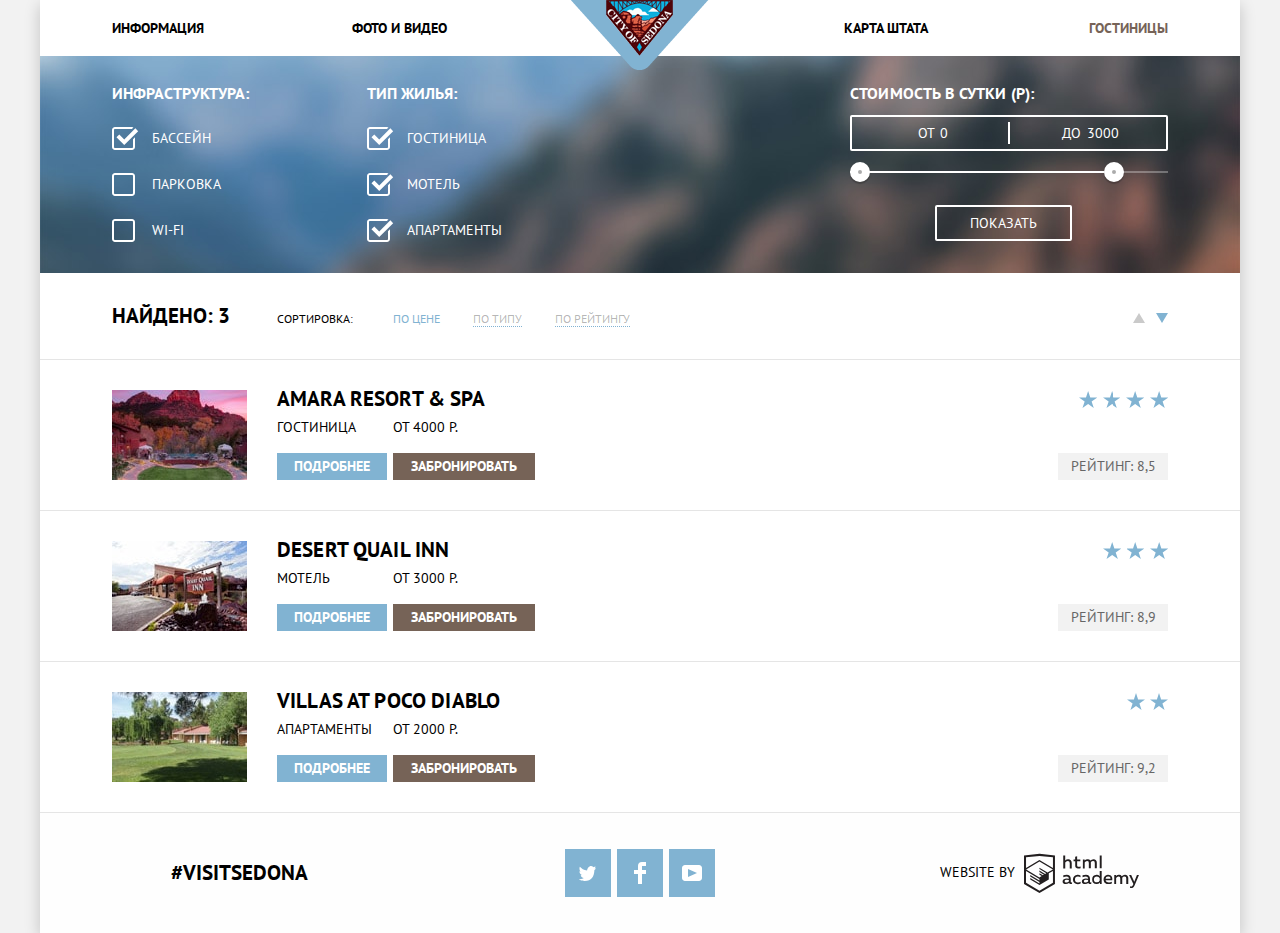
==== commit cc40b5d7: "Последние правки" ====
--- a/hotels.html
+++ b/hotels.html
@@ -22,7 +22,7 @@
         </nav>
         <div class="logo">
           <a class="sedona-logo" href="index.html">
-          <img src="img/logo.png" alt="City of Sedona" width="138" height="70">
+            <img src="img/logo.png" alt="City of Sedona" width="138" height="70">
           </a>
         </div>
       </header>
@@ -125,7 +125,7 @@
                 </div>
               </div>
               <div class="result-rating">
-                <div class="star-4"></div>
+                <div class="star-4"><span class="visually-hidden">4 звезды</span></div>
                 <span>Рейтинг: 8,5</span>
               </div>
             </div>
@@ -147,7 +147,7 @@
                 </div>
               </div>
               <div class="result-rating">
-                <div class="star-3"></div>
+                <div class="star-3"><span class="visually-hidden">3 звезды</span></div>
                 <span>Рейтинг: 8,9</span>
               </div>
             </div>
@@ -169,7 +169,7 @@
                 </div>
               </div>
               <div class="result-rating">
-                <div class="star-2"></div>
+                <div class="star-2"><span class="visually-hidden">2 звезды</span></div>
                 <span>Рейтинг: 9,2</span>
               </div>
             </div>
--- a/css/style.min.css
+++ b/css/style.min.css
@@ -1 +1 @@
-*,*:before,*:after{-webkit-box-sizing:inherit;box-sizing:inherit}html{-webkit-box-sizing:border-box;box-sizing:border-box}body{margin:0;padding:0;font-family:"PT Sans","Tahoma",sans-serif;font-size:14px;line-height:21px;font-weight:400;color:#000;text-transform:uppercase;background-color:#f2f2f2}.visually-hidden{position:absolute;width:1px;height:1px;margin:-1px;border:0;padding:0;clip:rect(0 0 0 0);overflow:hidden}a{text-decoration:none}.container{max-width:1200px;min-width:768px;margin:0 auto;background-color:#fff;-webkit-box-shadow:0 5px 15px rgba(0,1,1,0.2);box-shadow:0 5px 15px rgba(0,1,1,0.2)}.container h2,.container h3{font-size:21px;font-weight:700}.wrapper{margin:0 6%}.main-nav{display:-webkit-box;display:-ms-flexbox;display:flex;width:100%;min-height:56px;margin:0;padding:0;-webkit-box-pack:justify;-ms-flex-pack:justify;justify-content:space-between;-webkit-box-align:center;-ms-flex-align:center;align-items:center;line-height:26px;font-weight:700}.nav-left,.nav-right{display:-webkit-box;display:-ms-flexbox;display:flex;width:45.45%;list-style:none}.nav-left{padding:0;text-align:left;margin-right:auto}.nav-right{padding:0;text-align:right;margin-left:auto}.main-nav li{width:50%}.main-nav a{color:#000}.main-nav a:hover,.main-nav a:focus{color:#81b3d2}.main-nav a:active{color:rgba(0,0,0,0.3)}.main-nav .main-nav-current,.main-nav .main-nav-current:hover{color:#766357;cursor:pointer}.logo{position:relative;width:138px;margin:0 auto}.sedona-logo{position:absolute;top:-56px}.site-intro{background-color:#fff;text-align:center;margin-bottom:50px}.intro-image{width:100%;height:508px;margin-bottom:60px;background-color:#81b3d2;background-image:url("../img/welcome.png"),url("../img/shape.png"),url("../img/back-photo.jpg");background-repeat:no-repeat;background-size:auto,contain,cover;background-position:50% 49%,bottom,50% 21%}.site-intro h3{margin-bottom:28px}.site-intro h3,.site-intro p{line-height:26px}.services{display:-webkit-box;display:-ms-flexbox;display:flex;height:256px}.services-item,.services-goods,.hotel-search{text-align:center}.services-item,.goods{width:33.4%;display:-webkit-box;display:-ms-flexbox;display:flex;-webkit-box-orient:vertical;-webkit-box-direction:normal;-ms-flex-direction:column;flex-direction:column;-ms-flex-pack:distribute;justify-content:space-around}.services-item{padding:37px 0 50px;background-color:#eee}.services:nth-of-type(-n+4) .services-item{color:#fff;background-color:#81b3d2}.services:nth-of-type(-n+4) .services-item p{padding:0 12.25%}.services-item h2,.goods h2{margin:0 auto}.services-item h2{display:inline-block;width:151px;margin-bottom:4px;vertical-align:middle}.services-item p{padding:0 15%;margin:0}.services-goods{display:-webkit-box;display:-ms-flexbox;display:flex;height:330px;-ms-flex-pack:distribute;justify-content:space-around}.goods{padding-top:45px;padding-bottom:65px}.goods p{padding:0 14.2%;margin:0;margin-bottom:5px}.icon{height:76px;margin-bottom:5px;background-repeat:no-repeat;background-position:center}.goods:nth-child(1) .icon{background-image:url("../img/icon-1.svg")}.goods:nth-child(2) .icon{background-image:url("../img/icon-2.svg")}.goods:nth-child(3) .icon{background-image:url("../img/icon-3.svg")}.town-photo,.bridge-photo{width:66.66%;background-color:#81b3d2;background-position:center;background-size:cover}.town-photo{background-image:url("../img/town.jpg")}.bridge-photo{background-image:url("../img/bridge.jpg")}.hotel-search{margin-top:50px}.hotel-search h3{font-size:30px;line-height:36px;margin-bottom:25px}.hotel-search p{line-height:24px;margin-bottom:46px}.button{color:#fff;font-weight:700}.hotel-search .button{display:inline-block;width:568px;height:86px;margin:0 auto;padding:31px 55px;font-size:21px;line-height:26px;vertical-align:middle;background-color:#766357}.hotel-search .button:hover,.hotel-search .button:focus{background-color:#604e43}.hotel-search .button:active{background-color:#503e33;color:rgba(255,255,255,0.3)}@-webkit-keyframes slide{0%{top:-120px}100%{top:0}}@keyframes slide{0%{top:-120px}100%{top:0}}@-webkit-keyframes opacity{0%{opacity:0}100%{opacity:1}}@keyframes opacity{0%{opacity:0}100%{opacity:1}}@-webkit-keyframes scale{0%{-webkit-transform:scale(0.5);transform:scale(0.5)}100%{-webkit-transform:scale(1);transform:scale(1)}}@keyframes scale{0%{-webkit-transform:scale(0.5);transform:scale(0.5)}100%{-webkit-transform:scale(1);transform:scale(1)}}.modal-search{position:relative;width:568px;margin:0 auto}.modal-toggle{display:none}.search-form{position:absolute;top:0;width:inherit;height:395px;padding:55px;line-height:26px;font-weight:700;background-color:#fff;-webkit-box-shadow:0 7px 15px rgba(0,1,1,0.15);box-shadow:0 7px 15px rgba(0,1,1,0.15);-webkit-animation:slide .4s,scale .6s,opacity .6s;animation:slide .4s,scale .6s,opacity .6s}.search-form input{display:inline-block;height:38px;padding:6px 12px;font:inherit;font-weight:inherit;line-height:inherit;text-transform:inherit;vertical-align:middle;background-color:#f2f2f2;border:0;outline:0}.search-form label{display:inline-block;height:26px;vertical-align:middle}.date{position:relative;margin:0;margin-bottom:30px}.date label,.adults label{width:95px;margin-right:13px}.date .date-field{width:346px;padding-right:40px}.date .date-field:hover{background-color:#ebebeb}.date .date-field:focus{background-color:#fff;-webkit-box-shadow:inset 0 0 0 2px #e5e5e5;box-shadow:inset 0 0 0 2px #e5e5e5}.date .date-icon{position:absolute;top:8px;right:9px;width:21px;height:22px}.date-icon,.amount button{padding:0;border:0;outline:0;background-color:transparent;background-repeat:no-repeat;background-position:center}.date-icon:hover path,.date-icon:focus path{fill:#000}.date-icon:active path{fill:#81b3d2}.amount{display:-webkit-box;display:-ms-flexbox;display:flex;position:relative;-webkit-box-pack:justify;-ms-flex-pack:justify;justify-content:space-between;-webkit-box-align:center;-ms-flex-align:center;align-items:center;height:38px;margin-bottom:52px}.adults{width:226px;float:left}.children{width:180px;float:right}.children label{width:66px}.amount-field{width:114px;text-align:center}.amount button{background-color:#a9a9a9;width:38px;height:38px}.amount button:hover,.amount button:focus{background-color:#000}.amount button:active{background-color:#81b3d2}.minus-icon,.plus-icon{display:block;position:absolute}.minus-icon{top:0;right:76px}.plus-icon{top:0;right:0}.minus-icon button{background-image:url("../img/minus.png");background-position:center}.plus-icon button{background-image:url("../img/plus.png");background-position:center}.search-form .button{width:458px;min-height:58px;padding:10px;font-size:21px;line-height:inherit;text-transform:inherit;background-color:#81b3d2;border:0}.search-form .button:hover,.search-form .button:focus{background-color:#669ec0}.search-form .button:active{color:rgba(255,255,255,0.3);background-color:#5496bd}.hotels-map{height:586px;width:100%;background-color:#dce6c7}.filter{color:#fff;min-height:217px;padding:27px 0 30px;background-color:#81b3d2;background-image:url("../img/filter-background.jpg");background-repeat:no-repeat;background-position:50% 15%;background-size:cover}.filter-form{display:-webkit-box;display:-ms-flexbox;display:flex;-webkit-box-align:center;-ms-flex-align:center;align-items:center}.filter-form fieldset{width:255px;height:160px;border:0;margin:0;padding:0}.filter-form legend{font-size:16px;font-weight:700;margin-bottom:23px}.filter-form ul{display:-webkit-box;display:-ms-flexbox;display:flex;width:110px;height:114px;margin:0;-webkit-box-orient:vertical;-webkit-box-direction:normal;-ms-flex-direction:column;flex-direction:column;-webkit-box-pack:justify;-ms-flex-pack:justify;justify-content:space-between;list-style:none}.filter-form .filter-option{position:relative}.filter-option label{vertical-align:middle}.filter-form input[type="checkbox"]{display:none}.filter-form input[type="checkbox"]+label::before{content:"";position:absolute;left:-40px;top:0;width:27px;height:23px;background-image:url("../img/checkbox-off.svg");background-repeat:no-repeat}.filter-form input[type="checkbox"]:disabled+label::before{background-image:url("../img/checkbox-off-disabled.svg")}.filter-form input[type="checkbox"]:checked+label::before{background-image:url("../img/checkbox-on.svg")}.filter-form input[type="checkbox"]:checked:disabled+label::before{background-image:url("../img/checkbox-on-disabled.svg")}.filter-form .filter-range{width:318px;margin-left:auto;-webkit-box-sizing:content-box;box-sizing:content-box}.filter-range-title{margin-bottom:11px;font-weight:700;font-size:16px;line-height:21px}.price-controls{position:relative;height:32px;margin-bottom:20px;font-size:0;border:2px solid #fff;border-radius:2px}.price-controls::after{content:"";position:absolute;top:50%;left:50%;width:2px;height:22px;background:#fff;-webkit-transform:translate(-50%,-50%);-ms-transform:translate(-50%,-50%);transform:translate(-50%,-50%)}.price-controls label{display:inline-block;padding:0;font-size:14px;vertical-align:middle}.price-controls .min-price,.price-controls .max-price{width:36%;padding:5px 10% 5px 4%;text-align:right}.price-controls input{width:50px;margin:0;color:inherit;font:inherit;background:0;border:0;outline:0}.range-controls{position:relative;margin-bottom:32px}.range-controls .scale{height:2px;background-color:rgba(255,255,255,0.3)}.range-controls .bar{width:80%;height:2px;background-color:#fff}.range-toggle{position:absolute;top:-9px;width:4px;height:4px;background-color:#ababab;border:8px solid #fff;border-radius:50%;-webkit-box-shadow:0 2px 1px 0 rgba(0,1,1,0.2);box-shadow:0 2px 1px 0 rgba(0,1,1,0.2);cursor:pointer}.range-toggle:hover{-webkit-transform:scale(1.1);-ms-transform:scale(1.1);transform:scale(1.1)}.range-toggle-min{left:0}.range-toggle-max{left:80%}.filter-form .button{display:block;width:121px;height:26px;margin:32px 108px 0 85px;padding:3px 6px;font-family:inherit;font-weight:400;line-height:inherit;text-transform:inherit;background-color:transparent;border:2px solid #fff;border-radius:2px}.filter-form .button:hover,.filter-form .button:focus{color:#000;background-color:#fff}.sorting,.result{border-bottom:1px solid #e5e5e5}.sorting-bar{display:-webkit-box;display:-ms-flexbox;display:flex;height:86px;padding:25px 0 27px;-webkit-box-align:baseline;-ms-flex-align:baseline;align-items:baseline}.sorting-section{font-size:12px;line-height:18px}.sorting-section:last-child{margin-left:auto}.sorting-section ul{list-style:none}.sorting-section p{font-size:21px;line-height:26px;font-weight:700;margin:0;margin-right:47px}.sorting-section a:hover,.sorting-section a:focus{color:#81b3d2}.sorting-section a:active{color:#000}.sorting-section .sort-active{color:#81b3d2;border:0}.sorting-type li{display:inline-block;margin-right:30px;vertical-align:baseline}.sorting-type a{color:rgba(0,0,0,0.3);border-bottom:1px dotted #81b3d2}.arrows{width:35px;padding:0;display:-webkit-box;display:-ms-flexbox;display:flex;-webkit-box-pack:justify;-ms-flex-pack:justify;justify-content:space-between}.arrow::before{content:"";display:inline-block;vertical-align:baseline;border:10px solid #cacaca;border-right-width:6px;border-left-width:6px;border-right-color:transparent;border-left-color:transparent}.arrow-up::before{border-top-width:0}.arrow-up:hover::before,.arrow-up:focus::before{border-bottom-color:#231f20}.arrow-up:active::before{border-bottom-color:#81b3d2}.arrow-down::before{border-bottom-width:0}.arrow-down:hover::before,.arrow-down:focus::before{border-top-color:#231f20}.arrow-up:active::before{border-top-color:#81b3d2}.arrow-down.active:before{border-top-color:#81b3d2}.result-item{display:-webkit-box;display:-ms-flexbox;display:flex;height:150px;-webkit-box-align:center;-ms-flex-align:center;align-items:center}.result-item .button{display:inline-block;min-height:27px;padding:3px 3px;margin-bottom:4px;text-align:center;vertical-align:bottom}.result-img{width:135px;height:90px;margin-right:30px}.result-hotel{display:-webkit-box;display:-ms-flexbox;display:flex;width:258px;height:102px;-webkit-box-orient:vertical;-webkit-box-direction:normal;-ms-flex-direction:column;flex-direction:column;-ms-flex-pack:distribute;justify-content:space-around}.result-hotel h1{margin:0;font-size:21px;line-height:26px}.hotel-name{color:#000;letter-spacing:.15px}.hotel-name:hover,.hotel-name:focus{color:#81b3d2}.hotel-name:active{color:rgba(0,0,0,0.3)}.hotel-type span{display:inline-block;min-width:110px;margin-bottom:10px;vertical-align:middle}.hotel-type span:first-child{margin-right:2px}.info-btn{width:110px;margin-right:2px;background-color:#81b3d2}.info-btn:hover,.info-btn:focus{background-color:#669ec0}.info-btn:active{color:rgba(255,255,255,0.3);background-color:#5496bd}.bookit-btn{width:142px;color:#fff;background-color:#766357}.bookit-btn:hover,.bookit-btn:focus{background-color:#604e43}.bookit-btn:active{color:rgba(255,255,255,0.3);background-color:#503e33}.result-rating{text-align:center;margin-left:auto}.result-rating{height:90px;display:-webkit-box;display:-ms-flexbox;display:flex;-webkit-box-orient:vertical;-webkit-box-direction:normal;-ms-flex-direction:column;flex-direction:column;-webkit-box-pack:justify;-ms-flex-pack:justify;justify-content:space-between}[class*="star"]{height:18px;-ms-flex-item-align:end;align-self:flex-end;background-image:url("../img/star.svg");background-position:center left;background-repeat:space}.star-4{width:89px}.star-3{width:65px}.star-2{width:41px}.result-rating span{width:110px;height:27px;padding:3px 0;color:#666;background-color:#f2f2f2}.main-footer{position:relative;height:120px;margin-top:-120px}.main-footer.page-footer{position:absolute}.page-footer{display:-webkit-box;display:-ms-flexbox;display:flex;height:120px;width:100%;-webkit-box-align:center;-ms-flex-align:center;align-items:center;text-align:center;background-color:rgba(254,254,254,0.9);z-index:1}.page-footer div{width:33.33%}.page-footer a{color:#000;line-height:26px}.visitsedona-link{font-size:21px;font-weight:700}.footer-social ul{display:-webkit-box;display:-ms-flexbox;display:flex;width:150px;-webkit-box-pack:justify;-ms-flex-pack:justify;justify-content:space-between;margin:0 auto;padding:0;list-style:none}.social-button{display:-webkit-box;display:-ms-flexbox;display:flex;-webkit-box-align:center;-ms-flex-align:center;align-items:center;-webkit-box-pack:center;-ms-flex-pack:center;justify-content:center;width:46px;height:48px;background-color:#81b3d2}.social-button:hover,.social-button:focus{background-color:#669ec0}.social-button:active{background-color:#5496bd}.social-button:active path{opacity:.3}.footer-copyright a{display:inline-block;width:115px;height:41px;margin-left:5px;vertical-align:middle}.academy-logo:hover path,.acedemy-logo:focus path{fill:#81b3d2}.academy-logo:active path{fill:#bdbbbc}+*,*:before,*:after{-webkit-box-sizing:inherit;box-sizing:inherit}html{-webkit-box-sizing:border-box;box-sizing:border-box}body{margin:0;padding:0;font-family:"PT Sans","Tahoma",sans-serif;font-size:14px;line-height:21px;font-weight:400;color:#000;text-transform:uppercase;background-color:#f2f2f2}.visually-hidden{position:absolute;width:1px;height:1px;margin:-1px;border:0;padding:0;clip:rect(0 0 0 0);overflow:hidden}a{text-decoration:none}.container{max-width:1200px;min-width:768px;margin:0 auto;background-color:#fff;-webkit-box-shadow:0 5px 15px rgba(0,1,1,0.2);box-shadow:0 5px 15px rgba(0,1,1,0.2)}.container h2,.container h3{font-size:21px;font-weight:700}.wrapper{margin:0 6%}.main-nav{display:-webkit-box;display:-ms-flexbox;display:flex;width:100%;min-height:56px;margin:0;padding:0;-webkit-box-pack:justify;-ms-flex-pack:justify;justify-content:space-between;-webkit-box-align:center;-ms-flex-align:center;align-items:center;line-height:26px;font-weight:700}.nav-left,.nav-right{display:-webkit-box;display:-ms-flexbox;display:flex;-ms-flex-wrap:wrap;flex-wrap:wrap;width:45.45%;list-style:none}.nav-left{padding:0;text-align:left;margin-right:auto}.nav-right{padding:0;text-align:right;margin-left:auto}.main-nav li{width:50%}.main-nav a{color:#000}.main-nav a:hover,.main-nav a:focus{color:#81b3d2}.main-nav a:active{color:rgba(0,0,0,0.3)}.main-nav .main-nav-current,.main-nav .main-nav-current:hover{color:#766357;cursor:pointer}.logo{position:relative;width:138px;margin:0 auto}.sedona-logo{position:absolute;top:-56px}.site-intro{margin-bottom:50px;text-align:center;background-color:#fff}.intro-image{width:100%;height:508px;margin-bottom:60px;background-color:#81b3d2;background-image:url("../img/welcome.png"),url("../img/intro-shape.png"),url("../img/back-photo.jpg");background-repeat:no-repeat;background-size:auto,contain,cover;background-position:50% 49%,bottom,50% 21%}.site-intro h3{margin-bottom:28px}.site-intro h3,.site-intro p{line-height:26px}.services{display:-webkit-box;display:-ms-flexbox;display:flex;height:256px}.services-item,.services-goods,.hotel-search{text-align:center}.services-item,.goods{width:33.4%}.services-item{padding:47px 0 25px;background-color:#eee}.services:nth-of-type(-n+4) .services-item{color:#fff;background-color:#81b3d2}.services:nth-of-type(-n+4) .services-item p{padding:0 12.25%}.services-item h2,.goods h2{margin:0 auto;margin-bottom:25px}.services-item h2{width:151px}.services-item span{display:block;margin-bottom:20px}.services-item p{padding:0 15%;margin:0}.services-goods{display:-webkit-box;display:-ms-flexbox;display:flex;height:330px}.goods{padding:57px 0 25px;background-color:#fff}.goods::before{display:block;content:"";width:75px;height:76px;margin:0 auto;margin-bottom:27px;background-repeat:no-repeat;background-position:center}.goods:nth-child(1)::before{background-image:url("../img/icon-1.svg")}.goods:nth-child(2)::before{background-image:url("../img/icon-2.svg")}.goods:nth-child(3)::before{background-image:url("../img/icon-3.svg")}.goods p{padding:0 14.2%;margin:0}.photo{display:-webkit-box;display:-ms-flexbox;display:flex;width:66.66%;height:256px;-webkit-box-align:center;-ms-flex-align:center;align-items:center;background-color:#a58564;overflow:hidden}.photo img{width:100%;height:auto}.hotel-search{margin-top:50px}.hotel-search h3{font-size:30px;line-height:36px;margin-bottom:25px}.hotel-search p{line-height:24px;margin-bottom:46px}.button{color:#fff;font-weight:700;cursor:pointer}.hotel-search .button{display:block;width:568px;min-height:86px;margin:0 auto;padding:15px 30px;font-family:inherit;font-size:21px;line-height:26px;text-transform:uppercase;background-color:#766357;border:0;outline:0}.hotel-search .button:hover,.hotel-search .button:focus{background-color:#604e43}.hotel-search .button:active{background-color:#503e33;color:rgba(255,255,255,0.3)}@-webkit-keyframes slide{0%{top:-120px}100%{top:0}}@keyframes slide{0%{top:-120px}100%{top:0}}@-webkit-keyframes opacity{0%{opacity:0}100%{opacity:1}}@keyframes opacity{0%{opacity:0}100%{opacity:1}}@-webkit-keyframes scale{0%{-webkit-transform:scale(0.5);transform:scale(0.5)}100%{-webkit-transform:scale(1);transform:scale(1)}}@keyframes scale{0%{-webkit-transform:scale(0.5);transform:scale(0.5)}100%{-webkit-transform:scale(1);transform:scale(1)}}.modal-search{display:none;position:relative;width:568px;margin:0 auto}.modal-toggle{display:block;-webkit-animation:slide .4s,scale .6s,opacity .6s;animation:slide .4s,scale .6s,opacity .6s}.search-form{position:absolute;top:0;width:inherit;min-height:395px;padding:55px;line-height:26px;font-weight:700;background-color:#fff;-webkit-box-shadow:0 7px 15px rgba(0,1,1,0.15);box-shadow:0 7px 15px rgba(0,1,1,0.15)}.search-form input{display:inline-block;height:38px;padding:6px 12px;font:inherit;font-weight:inherit;line-height:inherit;text-transform:inherit;vertical-align:middle;background-color:#f2f2f2;border:0;outline:0}.search-form label{display:inline-block;height:26px;vertical-align:middle}.date{position:relative;margin:0;margin-bottom:30px}.date label,.adults label{width:95px;margin-right:13px}.date .date-field{width:346px;padding-right:40px}.date .date-field:hover{background-color:#ebebeb}.date .date-field:focus{background-color:#fff;-webkit-box-shadow:inset 0 0 0 2px #e5e5e5;box-shadow:inset 0 0 0 2px #e5e5e5}.date .date-icon{position:absolute;top:8px;right:9px;width:21px;height:22px}.date-icon,.amount button{padding:0;border:0;outline:0;background-color:transparent;background-repeat:no-repeat;background-position:center}.date-icon:hover path,.date-icon:focus path{fill:#000}.date-icon:active path{fill:#81b3d2}.amount{display:-webkit-box;display:-ms-flexbox;display:flex;position:relative;-webkit-box-pack:justify;-ms-flex-pack:justify;justify-content:space-between;-webkit-box-align:center;-ms-flex-align:center;align-items:center;height:38px;margin-bottom:52px}.adults{width:226px;float:left}.children{width:180px;float:right}.children label{width:66px}.amount-field{width:114px;text-align:center}.amount button{background-color:#a9a9a9;width:38px;height:38px}.amount button:hover,.amount button:focus{background-color:#000}.amount button:active{background-color:#81b3d2}.minus-icon,.plus-icon{display:block;position:absolute}.minus-icon{top:0;right:76px}.plus-icon{top:0;right:0}.minus-icon button{background-image:url("../img/minus.png");background-position:center}.plus-icon button{background-image:url("../img/plus.png");background-position:center}.search-form .button{width:458px;min-height:58px;padding:10px;font-size:21px;line-height:inherit;text-transform:inherit;background-color:#81b3d2;border:0}.search-form .button:hover,.search-form .button:focus{background-color:#669ec0}.search-form .button:active{color:rgba(255,255,255,0.3);background-color:#5496bd}.hotels-map{height:586px;width:100%;background-color:#dce6c7;background-image:url("../img/map.jpg");background-repeat:no-repeat;background-position:50% 100%}.filter{color:#fff;min-height:217px;padding:27px 0 30px;background-color:#81b3d2;background-image:url("../img/filter-background.jpg");background-repeat:no-repeat;background-position:50% 15%;background-size:cover}.filter-form{display:-webkit-box;display:-ms-flexbox;display:flex;-webkit-box-align:center;-ms-flex-align:center;align-items:center}.filter-form fieldset{width:255px;height:160px;border:0;margin:0;padding:0}.filter-form legend{font-size:16px;font-weight:700;margin-bottom:23px}.filter-form ul{display:-webkit-box;display:-ms-flexbox;display:flex;width:110px;height:114px;margin:0;-webkit-box-orient:vertical;-webkit-box-direction:normal;-ms-flex-direction:column;flex-direction:column;-webkit-box-pack:justify;-ms-flex-pack:justify;justify-content:space-between;list-style:none}.filter-form .filter-option{position:relative}.filter-option label{vertical-align:middle}.filter-form input[type="checkbox"]{display:none}.filter-form input[type="checkbox"]+label::before{content:"";position:absolute;left:-40px;top:0;width:27px;height:23px;background-image:url("../img/checkbox-off.svg");background-repeat:no-repeat}.filter-form input[type="checkbox"]:disabled+label::before{background-image:url("../img/checkbox-off-disabled.svg")}.filter-form input[type="checkbox"]:checked+label::before{background-image:url("../img/checkbox-on.svg")}.filter-form input[type="checkbox"]:checked:disabled+label::before{background-image:url("../img/checkbox-on-disabled.svg")}.filter-form .filter-range{width:318px;min-height:155px;margin-left:auto;-webkit-box-sizing:content-box;box-sizing:content-box;-ms-flex-item-align:start;align-self:flex-start}.filter-range-title{margin-bottom:11px;font-weight:700;font-size:16px;line-height:21px;letter-spacing:.15px}.price-controls{position:relative;height:32px;margin-bottom:20px;font-size:0;border:2px solid #fff;border-radius:2px}.price-controls::after{content:"";position:absolute;top:50%;left:50%;width:2px;height:22px;background:#fff;-webkit-transform:translate(-50%,-50%);-ms-transform:translate(-50%,-50%);transform:translate(-50%,-50%)}.price-controls label{display:inline-block;padding:0;font-size:14px;vertical-align:middle}.price-controls .min-price,.price-controls .max-price{width:30%;padding:5px 0 5px 21%}.price-controls .max-price{padding-left:16%}.price-controls input{width:50px;margin:0;color:inherit;font:inherit;background:0;border:0;outline:0}.range-controls{position:relative;margin-bottom:32px}.range-controls .scale{height:2px;background-color:rgba(255,255,255,0.3)}.range-controls .bar{width:80%;height:2px;background-color:#fff}.range-toggle{position:absolute;top:-9px;width:4px;height:4px;background-color:#ababab;border:8px solid #fff;border-radius:50%;-webkit-box-shadow:0 2px 1px 0 rgba(0,1,1,0.2);box-shadow:0 2px 1px 0 rgba(0,1,1,0.2);cursor:pointer}.range-toggle:hover{-webkit-transform:scale(1.1);-ms-transform:scale(1.1);transform:scale(1.1)}.range-toggle-min{left:0}.range-toggle-max{left:80%}.filter-form .button{display:block;width:121px;height:26px;margin:32px 108px 0 85px;padding:3px 6px;font-family:inherit;font-weight:400;line-height:inherit;text-transform:inherit;background-color:transparent;border:2px solid #fff;border-radius:2px}.filter-form .button:hover,.filter-form .button:focus{color:#000;background-color:#fff}.sorting,.result{border-bottom:1px solid #e5e5e5}.sorting-bar{display:-webkit-box;display:-ms-flexbox;display:flex;height:86px;padding:25px 0 27px;-webkit-box-align:baseline;-ms-flex-align:baseline;align-items:baseline}.sorting-section{font-size:12px;line-height:18px}.sorting-section:last-child{margin-left:auto}.sorting-section ul{list-style:none}.sorting-section p{font-size:21px;line-height:26px;font-weight:700;margin:0;margin-right:47px}.sorting-type a{color:rgba(0,0,0,0.3);border-bottom:1px dotted #81b3d2}.sorting-section a:hover,.sorting-section a:focus{color:#81b3d2}.sorting-section a:active{color:#000;border:0}.sorting-section .sort-active{color:#81b3d2;border:0}.sorting-type li{display:inline-block;margin-right:30px;vertical-align:baseline}.arrows{width:35px;padding:0;display:-webkit-box;display:-ms-flexbox;display:flex;-webkit-box-pack:justify;-ms-flex-pack:justify;justify-content:space-between}.arrow::before{content:"";display:inline-block;vertical-align:baseline;border:10px solid #cacaca;border-right-width:6px;border-left-width:6px;border-right-color:transparent;border-left-color:transparent}.arrow-up::before{border-top-width:0}.arrow-up:hover::before,.arrow-up:focus::before{border-bottom-color:#231f20}.arrow-up:active::before{border-bottom-color:#81b3d2}.arrow-down::before{border-bottom-width:0}.arrow-down:hover::before,.arrow-down:focus::before{border-top-color:#231f20}.arrow-up:active::before{border-top-color:#81b3d2}.arrow-down.active:before{border-top-color:#81b3d2}.result-item{display:-webkit-box;display:-ms-flexbox;display:flex;height:150px;-webkit-box-align:center;-ms-flex-align:center;align-items:center}.result-item .button{display:inline-block;min-height:27px;padding:3px 3px;margin-bottom:4px;text-align:center;vertical-align:bottom}.result-img{width:135px;height:90px;margin-right:30px}.result-hotel{display:-webkit-box;display:-ms-flexbox;display:flex;width:258px;height:102px;-webkit-box-orient:vertical;-webkit-box-direction:normal;-ms-flex-direction:column;flex-direction:column;-ms-flex-pack:distribute;justify-content:space-around}.result-hotel h1{margin:0;font-size:21px;line-height:26px}.hotel-name{color:#000;letter-spacing:.15px}.hotel-name:hover,.hotel-name:focus{color:#81b3d2}.hotel-name:active{color:rgba(0,0,0,0.3)}.hotel-type span{display:inline-block;min-width:110px;margin-bottom:10px;vertical-align:middle}.hotel-type span:first-child{margin-right:2px}.info-btn{width:110px;margin-right:2px;background-color:#81b3d2}.info-btn:hover,.info-btn:focus{background-color:#669ec0}.info-btn:active{color:rgba(255,255,255,0.3);background-color:#5496bd}.bookit-btn{width:142px;color:#fff;background-color:#766357}.bookit-btn:hover,.bookit-btn:focus{background-color:#604e43}.bookit-btn:active{color:rgba(255,255,255,0.3);background-color:#503e33}.result-rating{text-align:center;margin-left:auto}.result-rating{height:90px;display:-webkit-box;display:-ms-flexbox;display:flex;-webkit-box-orient:vertical;-webkit-box-direction:normal;-ms-flex-direction:column;flex-direction:column;-webkit-box-pack:justify;-ms-flex-pack:justify;justify-content:space-between}[class*="star"]{height:18px;-ms-flex-item-align:end;align-self:flex-end;background-image:url("../img/star.svg");background-position:center left;background-repeat:space}.star-4{width:89px}.star-3{width:65px}.star-2{width:41px}.result-rating span{width:110px;height:27px;padding:3px 0;color:#666;background-color:#f2f2f2}.main-footer{position:relative;height:120px;margin-top:-120px}.main-footer.page-footer{position:absolute}.page-footer{display:-webkit-box;display:-ms-flexbox;display:flex;height:120px;width:100%;-webkit-box-align:center;-ms-flex-align:center;align-items:center;text-align:center;background-color:rgba(254,254,254,0.9);z-index:1}.page-footer div{width:33.33%}.page-footer a{color:#000;line-height:26px}.visitsedona-link{font-size:21px;font-weight:700}.footer-social ul{display:-webkit-box;display:-ms-flexbox;display:flex;width:150px;-webkit-box-pack:justify;-ms-flex-pack:justify;justify-content:space-between;margin:0 auto;padding:0;list-style:none}.social-button{display:-webkit-box;display:-ms-flexbox;display:flex;-webkit-box-align:center;-ms-flex-align:center;align-items:center;-webkit-box-pack:center;-ms-flex-pack:center;justify-content:center;width:46px;height:48px;background-color:#81b3d2}.social-button:hover,.social-button:focus{background-color:#669ec0}.social-button:active{background-color:#5496bd}.social-button:active path{opacity:.3}.footer-copyright a{display:inline-block;width:115px;height:41px;margin-left:5px;vertical-align:middle}.academy-logo:hover path,.acedemy-logo:focus path{fill:#81b3d2}.academy-logo:active path{fill:#bdbbbc}